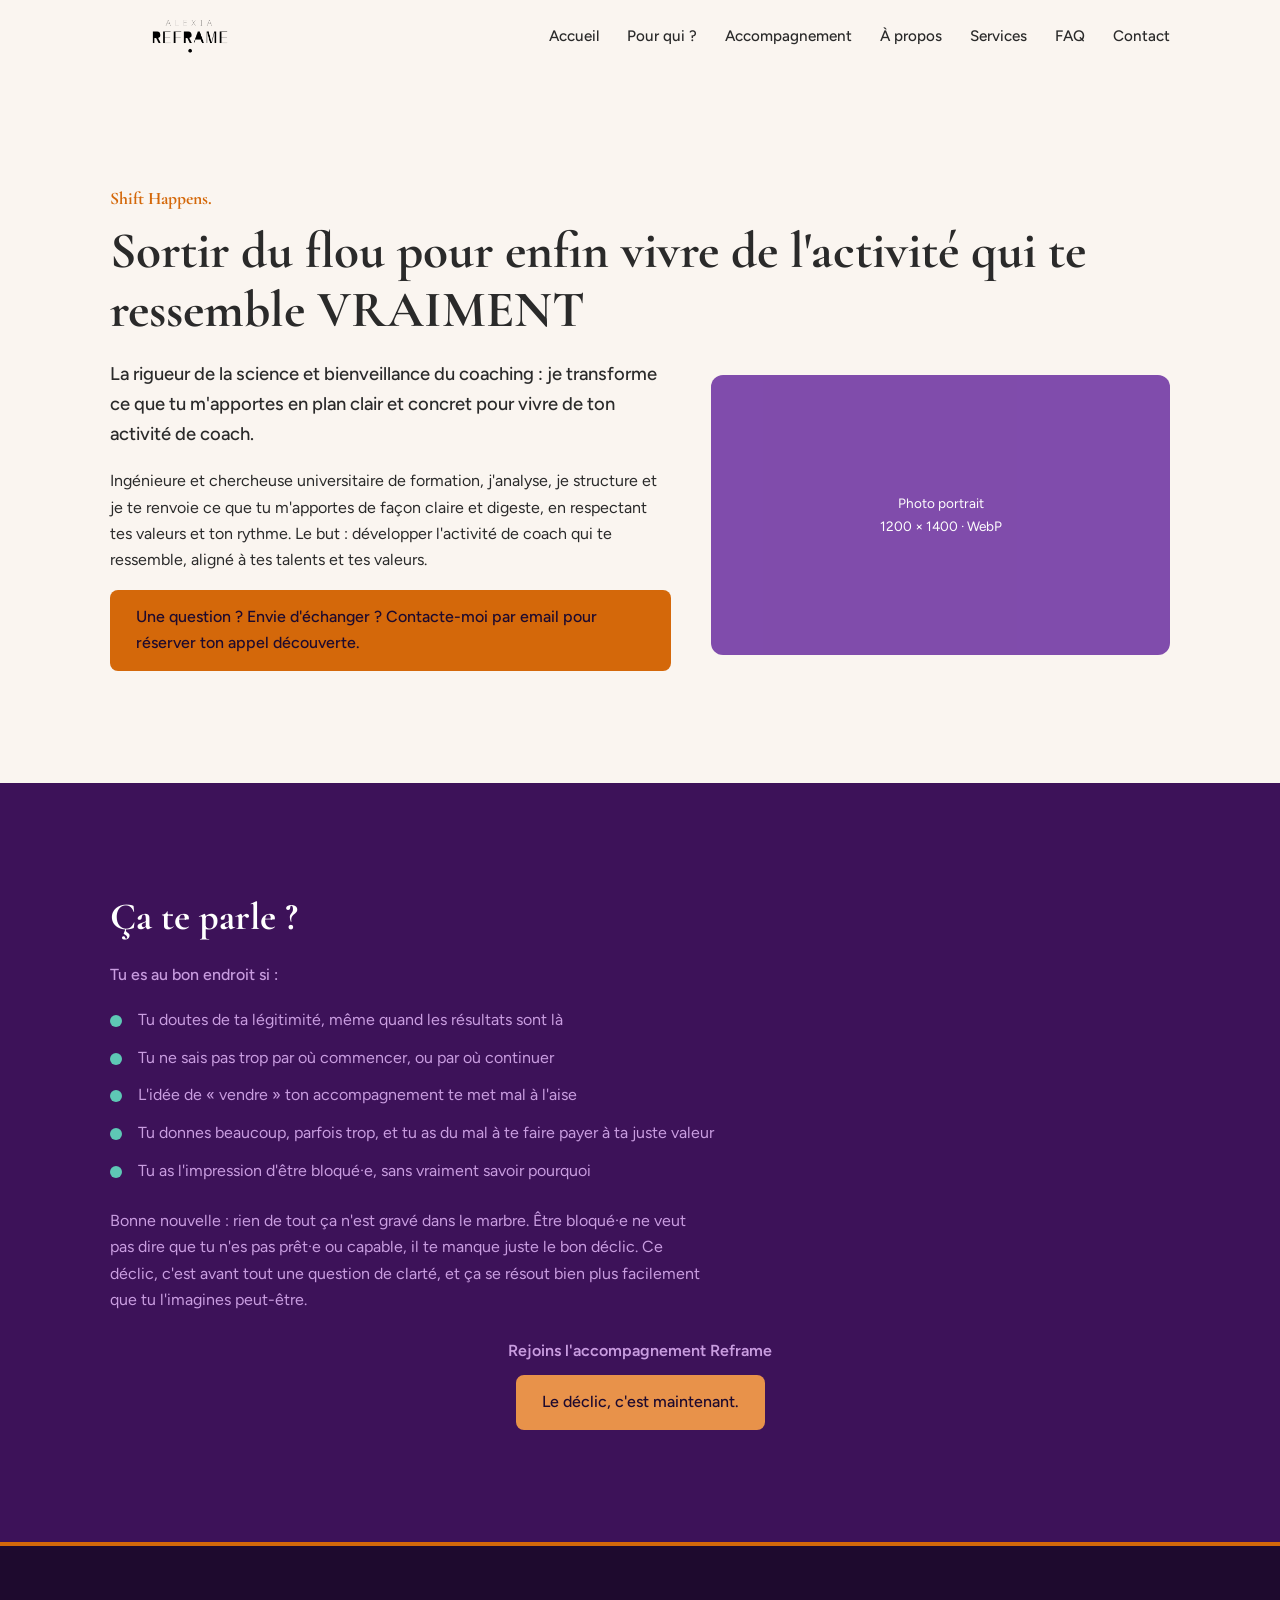
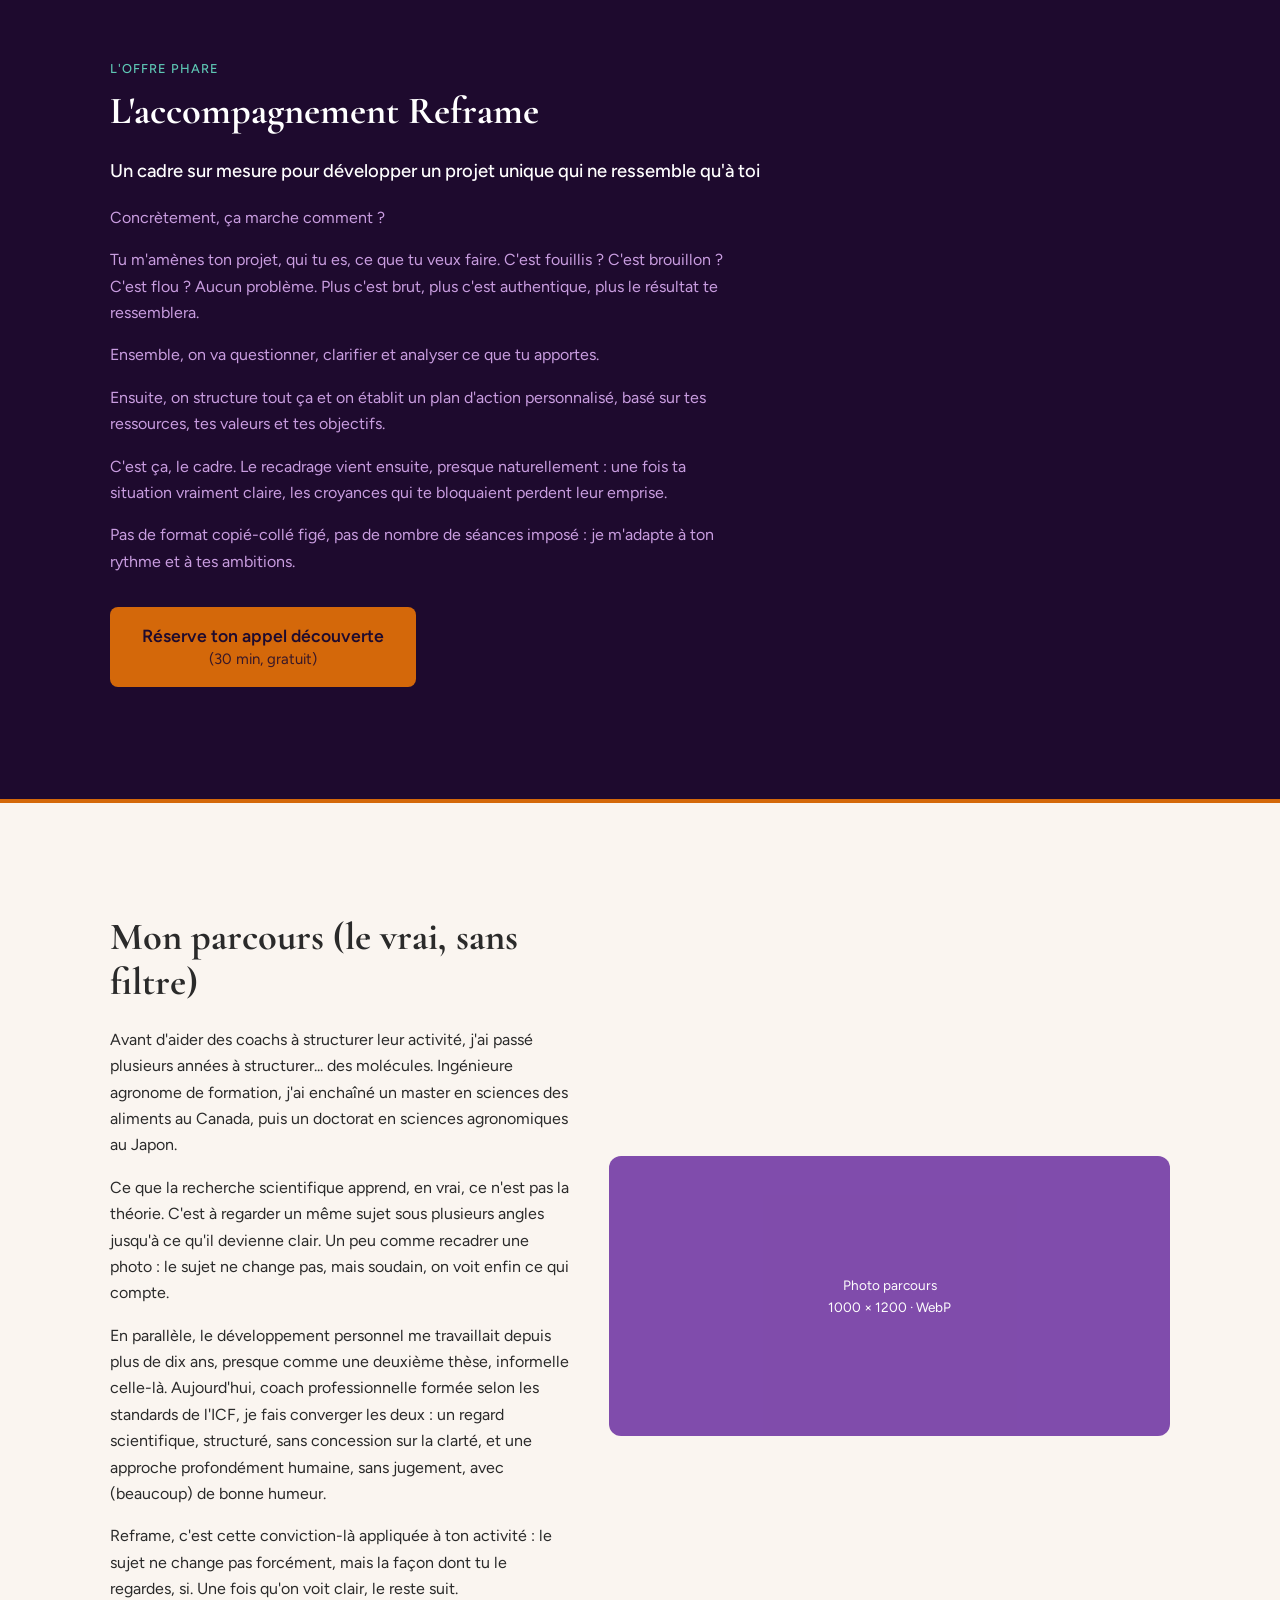
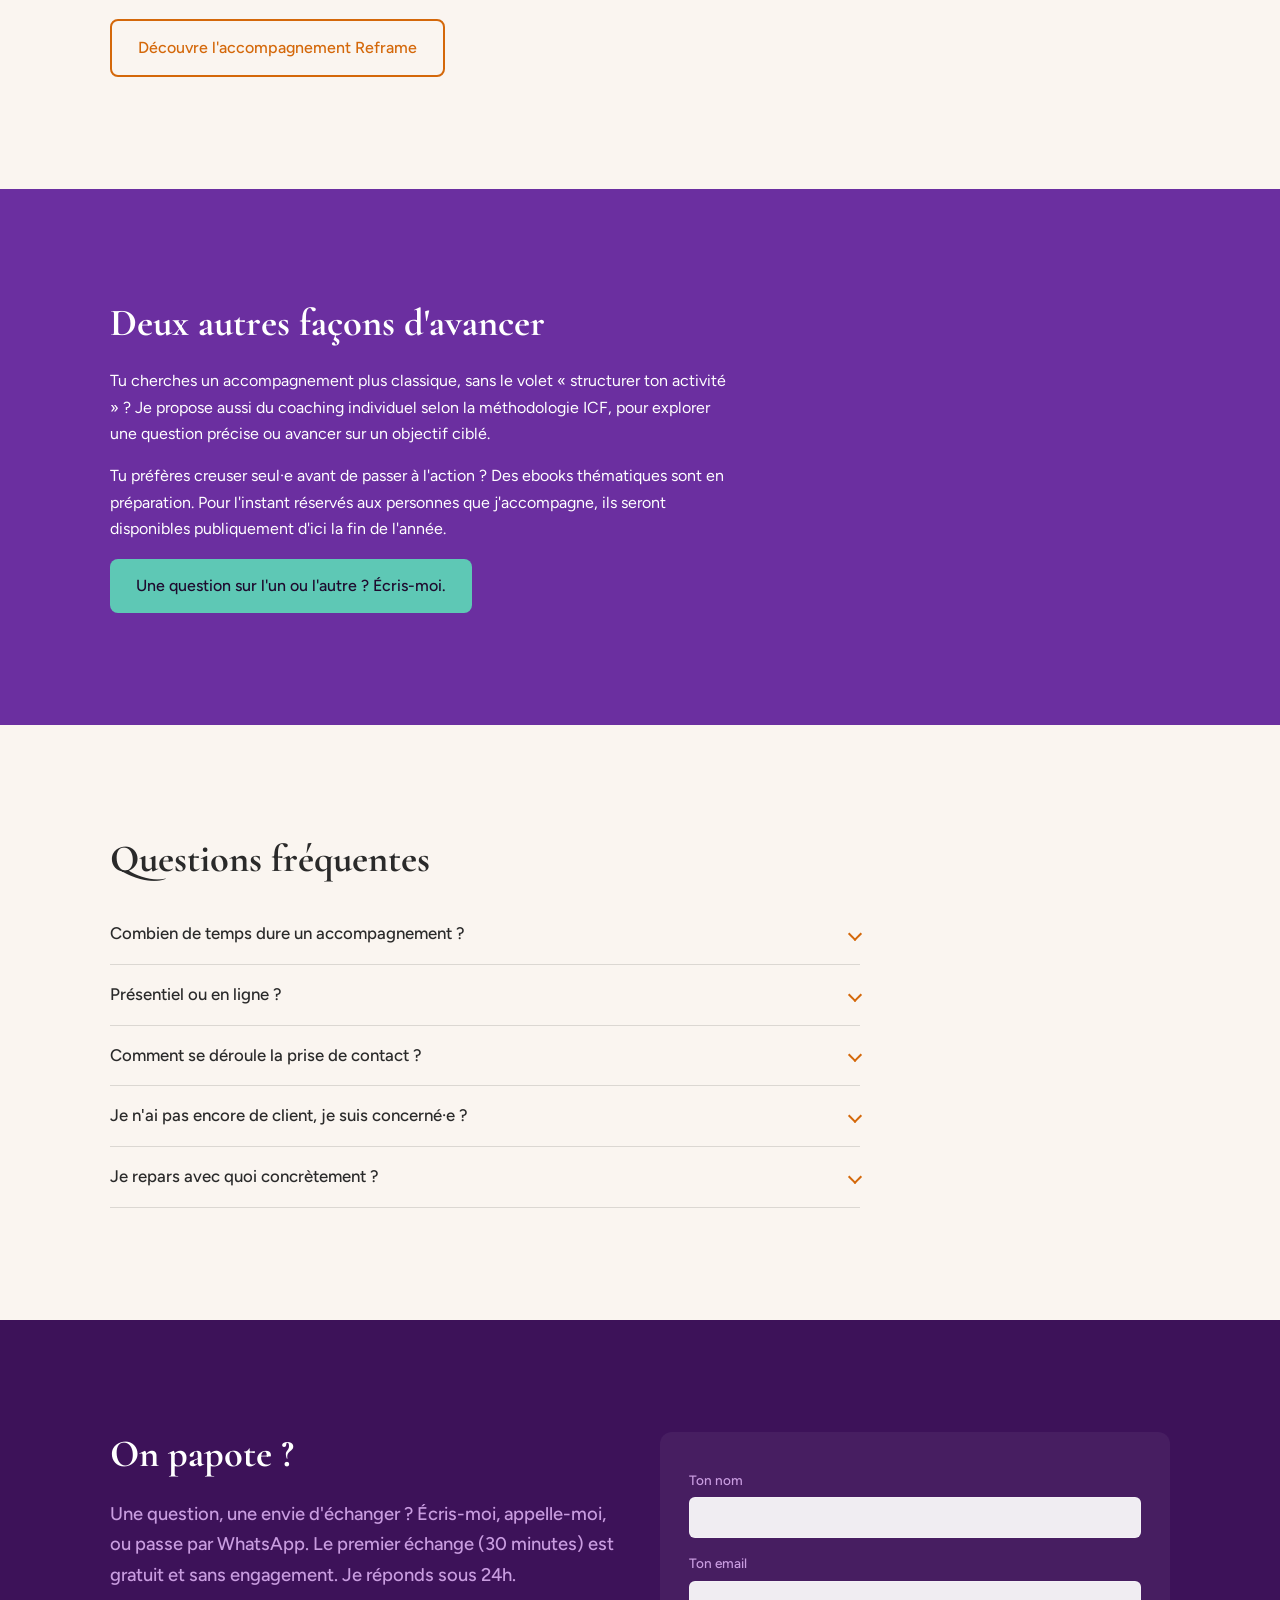
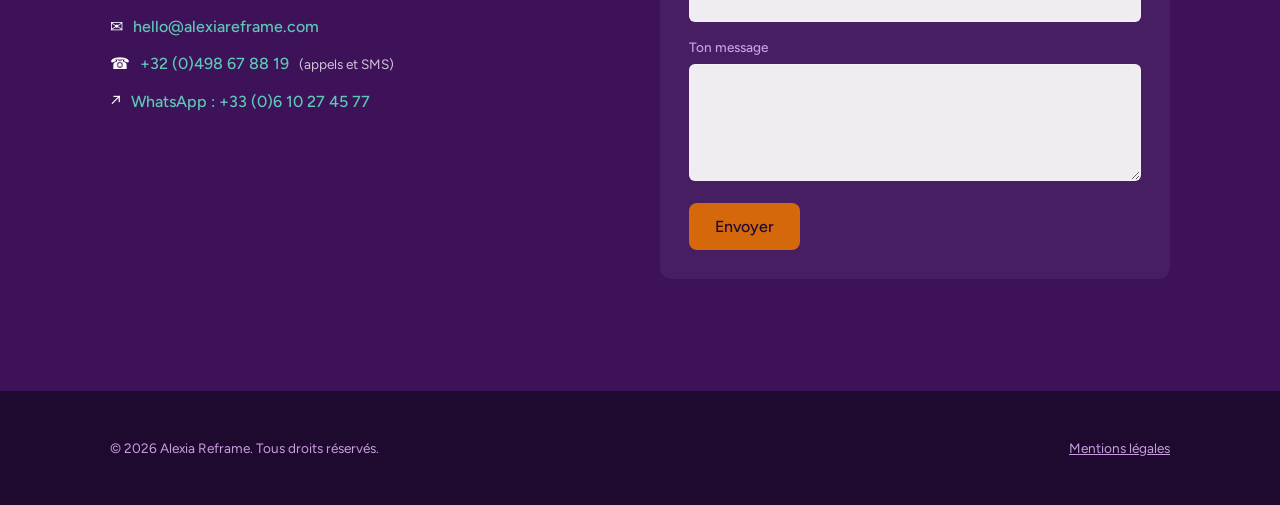
==== index.html @ 0343698f "Add files via upload" ====
<!DOCTYPE html>
<html lang="fr">
<head>
  <meta charset="UTF-8">
  <meta name="viewport" content="width=device-width, initial-scale=1.0">
  <title>Alexia Reframe | Coaching et structuration pour coachs indépendants</title>
  <meta name="description" content="Accompagnement pour coachs indépendants francophones : sortir du flou, structurer son activité et vivre pleinement de son métier de coach. Approche scientifique, structurée et bienveillante, basée en Belgique.">

  <!-- Open Graph -->
  <meta property="og:title" content="Alexia Reframe | Coaching pour coachs indépendants">
  <meta property="og:description" content="Sortir du flou pour enfin vivre de l'activité qui te ressemble. Accompagnement Reframe pour coachs indépendants francophones.">
  <meta property="og:image" content="assets/images/og-image.jpg">
  <meta property="og:type" content="website">
  <meta property="og:url" content="https://alexiareframe.com">
  <meta property="og:locale" content="fr_BE">

  <!-- Favicon (placeholder, à générer depuis le logo) -->
  <link rel="icon" href="assets/favicon/favicon.ico" type="image/x-icon">

  <!-- Google Fonts : Cormorant Garamond (titres) + Figtree (texte courant) -->
  <link rel="preconnect" href="https://fonts.googleapis.com">
  <link rel="preconnect" href="https://fonts.gstatic.com" crossorigin>
  <link href="https://fonts.googleapis.com/css2?family=Cormorant+Garamond:wght@500;600;700&family=Figtree:wght@400;500;600&display=swap" rel="stylesheet">

  <link rel="stylesheet" href="style.css">
</head>
<body>

  <!-- ==================== HEADER STICKY ==================== -->
  <header class="site-header" id="site-header">
    <div class="nav-container">
      <a href="#accueil" class="logo-link" aria-label="Alexia Reframe, retour à l'accueil">
        <!-- Placeholder logo : assets/logo/logo-noir.png (version par défaut) -->
        <img src="assets/logo/logo-noir.png" alt="Alexia Reframe" class="logo logo-dark">
        <!-- Placeholder logo : assets/logo/logo-blc.png (affiché quand le header passe en fond plein sombre) -->
        <img src="assets/logo/logo-blc.png" alt="Alexia Reframe" class="logo logo-light">
      </a>

      <button class="burger" id="burger-btn" aria-label="Ouvrir le menu" aria-expanded="false" aria-controls="main-nav">
        <span></span><span></span><span></span>
      </button>

      <nav>
        <ul class="nav-links" id="main-nav">
          <li><a href="#accueil">Accueil</a></li>
          <li><a href="#reconnait">Pour qui ?</a></li>
          <li><a href="#accompagnement">Accompagnement</a></li>
          <li><a href="#apropos">À propos</a></li>
          <li><a href="#services">Services</a></li>
          <li><a href="#faq">FAQ</a></li>
          <li><a href="#contact">Contact</a></li>
        </ul>
      </nav>
    </div>
  </header>

  <main>

    <!-- ==================== 1. ACCUEIL ==================== -->
    <section id="accueil" class="section hero reveal">
      <div class="container">
        <p class="tagline">Shift Happens.</p>
        <h1 class="hero-title-full">Sortir du flou pour enfin vivre de l'activité qui te ressemble VRAIMENT</h1>
        <div class="hero-grid">
          <div class="hero-text">
            <p class="subtitle">La rigueur de la science et bienveillance du coaching : je transforme ce que tu m'apportes en plan clair et concret pour vivre de ton activité de coach.</p>
            <p class="body-text">Ingénieure et chercheuse universitaire de formation, j'analyse, je structure et je te renvoie ce que tu m'apportes de façon claire et digeste, en respectant tes valeurs et ton rythme. Le but : développer l'activité de coach qui te ressemble, aligné à tes talents et tes valeurs.</p>
            <a href="mailto:hello@alexiareframe.com?subject=Appel%20d%C3%A9couverte" class="cta cta-primary">Une question ? Envie d'échanger ? Contacte-moi par email pour réserver ton appel découverte.</a>
          </div>
          <!-- Placeholder photo : portrait authentique d'Alexia, lumière naturelle, 1200x1400px, format WebP -->
          <div class="hero-image-placeholder" role="img" aria-label="Photo à venir : portrait d'Alexia, lumière naturelle">
            <span>Photo portrait<br>1200 × 1400 · WebP</span>
          </div>
        </div>
      </div>
    </section>

    <!-- ==================== 2. VOUS RECONNAISSEZ-VOUS ? ==================== -->
    <section id="reconnait" class="section section-dark reveal">
      <div class="container">
        <h2>Ça te parle ?</h2>
        <p class="intro">Tu es au bon endroit si :</p>
        <ul class="check-list">
          <li>Tu doutes de ta légitimité, même quand les résultats sont là</li>
          <li>Tu ne sais pas trop par où commencer, ou par où continuer</li>
          <li>L'idée de « vendre » ton accompagnement te met mal à l'aise</li>
          <li>Tu donnes beaucoup, parfois trop, et tu as du mal à te faire payer à ta juste valeur</li>
          <li>Tu as l'impression d'être bloqué·e, sans vraiment savoir pourquoi</li>
        </ul>
        <p class="transition-text">Bonne nouvelle : rien de tout ça n'est gravé dans le marbre. Être bloqué·e ne veut pas dire que tu n'es pas prêt·e ou capable, il te manque juste le bon déclic. Ce déclic, c'est avant tout une question de clarté, et ça se résout bien plus facilement que tu l'imagines peut-être.</p>
        <div class="cta-block">
          <p class="cta-label">Rejoins l'accompagnement Reframe</p>
          <a href="#accompagnement" class="cta cta-orange">Le déclic, c'est maintenant.</a>
        </div>
      </div>
    </section>

    <!-- ==================== 3. ACCOMPAGNEMENT REFRAME (offre phare) ==================== -->
    <section id="accompagnement" class="section section-featured reveal">
      <div class="container">
        <p class="eyebrow">L'offre phare</p>
        <h2>L'accompagnement Reframe</h2>
        <p class="subtitle">Un cadre sur mesure pour développer un projet unique qui ne ressemble qu'à toi</p>

        <div class="featured-body">
          <p class="body-text">Concrètement, ça marche comment ?</p>
          <p class="body-text">Tu m'amènes ton projet, qui tu es, ce que tu veux faire. C'est fouillis ? C'est brouillon ? C'est flou ? Aucun problème. Plus c'est brut, plus c'est authentique, plus le résultat te ressemblera.</p>
          <p class="body-text">Ensemble, on va questionner, clarifier et analyser ce que tu apportes.</p>
          <p class="body-text">Ensuite, on structure tout ça et on établit un plan d'action personnalisé, basé sur tes ressources, tes valeurs et tes objectifs.</p>
          <p class="body-text">C'est ça, le cadre. Le recadrage vient ensuite, presque naturellement : une fois ta situation vraiment claire, les croyances qui te bloquaient perdent leur emprise.</p>
          <p class="body-text">Pas de format copié-collé figé, pas de nombre de séances imposé : je m'adapte à ton rythme et à tes ambitions.</p>
        </div>

        <a href="mailto:hello@alexiareframe.com?subject=Appel%20d%C3%A9couverte%20-%20Accompagnement%20Reframe" class="cta cta-primary cta-large cta-stacked">
          <span class="cta-main">Réserve ton appel découverte</span>
          <span class="cta-sub">(30 min, gratuit)</span>
        </a>
      </div>
    </section>

    <!-- ==================== 4. À PROPOS / STORYTELLING ==================== -->
    <section id="apropos" class="section reveal">
      <div class="container apropos-grid">
        <div class="apropos-text">
          <h2>Mon parcours (le vrai, sans filtre)</h2>
          <p class="body-text">Avant d'aider des coachs à structurer leur activité, j'ai passé plusieurs années à structurer... des molécules. Ingénieure agronome de formation, j'ai enchaîné un master en sciences des aliments au Canada, puis un doctorat en sciences agronomiques au Japon.</p>
          <p class="body-text">Ce que la recherche scientifique apprend, en vrai, ce n'est pas la théorie. C'est à regarder un même sujet sous plusieurs angles jusqu'à ce qu'il devienne clair. Un peu comme recadrer une photo : le sujet ne change pas, mais soudain, on voit enfin ce qui compte.</p>
          <p class="body-text">En parallèle, le développement personnel me travaillait depuis plus de dix ans, presque comme une deuxième thèse, informelle celle-là. Aujourd'hui, coach professionnelle formée selon les standards de l'ICF, je fais converger les deux : un regard scientifique, structuré, sans concession sur la clarté, et une approche profondément humaine, sans jugement, avec (beaucoup) de bonne humeur.</p>
          <p class="body-text">Reframe, c'est cette conviction-là appliquée à ton activité : le sujet ne change pas forcément, mais la façon dont tu le regardes, si. Une fois qu'on voit clair, le reste suit.</p>
          <a href="#accompagnement" class="cta cta-secondary">Découvre <span class="nowrap">l'accompagnement Reframe</span></a>
        </div>
        <!-- Placeholder photo : parcours international (labo, terrain, Japon/Canada), lumière naturelle, 1000x1200px, format WebP -->
        <div class="apropos-image-placeholder" role="img" aria-label="Photo à venir : parcours international d'Alexia">
          <span>Photo parcours<br>1000 × 1200 · WebP</span>
        </div>
      </div>
    </section>

    <!-- ==================== 5. AUTRES SERVICES ==================== -->
    <section id="services" class="section section-alt reveal">
      <div class="container">
        <h2>Deux autres façons d'avancer</h2>
        <p class="body-text">Tu cherches un accompagnement plus classique, sans le volet « structurer ton activité » ? Je propose aussi du coaching individuel selon la méthodologie ICF, pour explorer une question précise ou avancer sur un objectif ciblé.</p>
        <p class="body-text">Tu préfères creuser seul·e avant de passer à l'action ? Des ebooks thématiques sont en préparation. Pour l'instant réservés aux personnes que j'accompagne, ils seront disponibles publiquement d'ici la fin de l'année.</p>
        <a href="mailto:hello@alexiareframe.com?subject=Question%20coaching%20ou%20ebooks" class="cta cta-highlight">Une question sur l'un ou l'autre ? Écris-moi.</a>
      </div>
    </section>

    <!-- ==================== 6. FAQ ==================== -->
    <section id="faq" class="section reveal">
      <div class="container">
        <h2>Questions fréquentes</h2>
        <div class="faq-list">

          <details class="faq-item">
            <summary>Combien de temps dure un accompagnement ?<span class="chevron" aria-hidden="true"></span></summary>
            <div class="faq-answer">
              <p>Il n'y a pas de durée imposée. Certaines personnes ont besoin d'un simple ajustement en 1 à 3 séances. D'autres préfèrent un accompagnement plus soutenu (1 à 2 séances par semaine, sur moins d'un mois) ou plus étalé (1 à 2 séances par mois, sur 6 à 9 mois), pour avoir le temps de tester et ajuster entre les séances.</p>
              <p>Le rythme dépend de ton point de départ et de ton objectif. C'est toi qui choisis la fréquence et la durée, selon tes besoins.</p>
            </div>
          </details>

          <details class="faq-item">
            <summary>Présentiel ou en ligne ?<span class="chevron" aria-hidden="true"></span></summary>
            <div class="faq-answer">
              <p>Les séances se font en ligne. Un accompagnement en présentiel est possible à ton domicile si tu habites dans le Hainaut.</p>
            </div>
          </details>

          <details class="faq-item">
            <summary>Comment se déroule la prise de contact ?<span class="chevron" aria-hidden="true"></span></summary>
            <div class="faq-answer">
              <p>Tu peux me contacter par email (<a href="mailto:hello@alexiareframe.com">hello@alexiareframe.com</a>), par téléphone ou SMS au <a href="tel:+32498678819">+32 (0)498 67 88 19</a>, ou par WhatsApp au <a href="https://wa.me/33610274577" target="_blank" rel="noopener">+33 (0)6 10 27 45 77</a>. Le premier échange, de 30 minutes, est gratuit et sans engagement. Je réponds sous 24h.</p>
            </div>
          </details>

          <details class="faq-item">
            <summary>Je n'ai pas encore de client, je suis concerné·e ?<span class="chevron" aria-hidden="true"></span></summary>
            <div class="faq-answer">
              <p>Oui. L'accompagnement peut justement porter sur cette étape : définir ton offre de service, fixer tes prix, identifier ta clientèle cible et apprendre à vendre tes services.</p>
            </div>
          </details>

          <details class="faq-item">
            <summary>Je repars avec quoi concrètement ?<span class="chevron" aria-hidden="true"></span></summary>
            <div class="faq-answer">
              <p>Le contenu s'adapte à ton objectif, il n'y a pas de livrable imposé. Selon tes besoins, tu peux repartir avec :</p>
              <ul>
                <li>Un positionnement de marque écrit</li>
                <li>Un plan d'action sur 6 mois</li>
                <li>Un business plan et plan financier sur 3 ans</li>
                <li>Une offre de service complète</li>
                <li>Une méthode de planification et d'ajustement de ton activité (design thinking)</li>
                <li>Des outils de gestion de projet</li>
                <li>Un travail sur tes croyances limitantes, avec des exercices de recadrage</li>
              </ul>
            </div>
          </details>

        </div>
      </div>
    </section>

    <!-- ==================== 7. CONTACT ==================== -->
    <section id="contact" class="section section-dark reveal">
      <div class="container contact-grid">
        <div class="contact-intro">
          <h2>On papote ?</h2>
          <p class="subtitle">Une question, une envie d'échanger ? Écris-moi, appelle-moi, ou passe par WhatsApp. Le premier échange (30 minutes) est gratuit et sans engagement. Je réponds sous 24h.</p>
          <ul class="contact-methods">
            <li><i aria-hidden="true">✉</i> <a href="mailto:hello@alexiareframe.com">hello@alexiareframe.com</a></li>
            <li><i aria-hidden="true">☎</i> <a href="tel:+32498678819">+32 (0)498 67 88 19</a> <span class="contact-note">(appels et SMS)</span></li>
            <li><i aria-hidden="true">↗</i> <a href="https://wa.me/33610274577" target="_blank" rel="noopener">WhatsApp : +33 (0)6 10 27 45 77</a></li>
          </ul>
        </div>

        <!-- Formulaire natif, envoi via lien mailto (pas de backend) -->
        <form class="contact-form" id="contact-form">
          <label for="cf-name">Ton nom</label>
          <input type="text" id="cf-name" name="name" required>

          <label for="cf-email">Ton email</label>
          <input type="email" id="cf-email" name="email" required>

          <label for="cf-message">Ton message</label>
          <textarea id="cf-message" name="message" rows="5" required></textarea>

          <p class="form-error" id="form-error" role="alert" hidden></p>

          <button type="submit" class="cta cta-primary">Envoyer</button>
        </form>
      </div>
    </section>

  </main>

  <!-- ==================== FOOTER + MENTIONS LÉGALES ==================== -->
  <footer class="site-footer">
    <div class="container footer-top">
      <p>&copy; 2026 Alexia Reframe. Tous droits réservés.</p>
      <a href="mentions-legales.html">Mentions légales</a>
    </div>
  </footer>

  <script src="script.js"></script>
</body>
</html>
---- style.css ----
/* ====================================================================
   ALEXIA REFRAME — style.css
   Palette, typographie et comportements définis dans la charte graphique.
   Mobile-first : styles de base = mobile (<600px), puis tablette (>=600px)
   et desktop (>=900px) via media queries en fin de fichier.
   ==================================================================== */

:root {
  /* Palette */
  --c-nuit: #1E0A2E;          /* primaire dominante */
  --c-accent: #D4680A;        /* accent principal (CTA) */
  --c-lavande: #6B2FA0;       /* primaire secondaire */
  --c-turquoise: #2E8B7A;     /* accent secondaire */
  --c-lin: #FAF5F0;           /* fond clair/neutre */
  --c-fond-alt: #3D1259;      /* fond alternatif (sections sombres) */
  --c-accent-clair: #E8924A;  /* clair de l'accent (hover) */
  --c-texte-sombre: #C99DE0;  /* texte sur fond sombre */
  --c-highlight: #5EC8B5;     /* highlight / CTA secondaire */
  --c-texte: #2A2A2A;         /* texte principal sur fond clair */

  --font-titre: 'Cormorant Garamond', serif;
  --font-texte: 'Figtree', sans-serif;

  --container-width: 1100px;
  --radius: 8px;
  --header-height: 72px;
}

/* ---------- Reset / base ---------- */
*, *::before, *::after { box-sizing: border-box; }
html { scroll-behavior: smooth; scroll-padding-top: var(--header-height); }
body {
  margin: 0;
  font-family: var(--font-texte);
  font-weight: 400;
  color: var(--c-texte);
  background: var(--c-lin);
  line-height: 1.65;
}
img { max-width: 100%; display: block; }
a { color: inherit; }
ul { padding-left: 0; list-style: none; margin: 0; }

.container {
  max-width: var(--container-width);
  margin: 0 auto;
  padding: 0 20px;
}

h1, h2, h3 {
  font-family: var(--font-titre);
  font-weight: 700;
  line-height: 1.15;
  margin: 0 0 0.6em;
}
h1 { font-size: clamp(2rem, 6vw, 3.2rem); }
h2 { font-size: clamp(1.6rem, 4vw, 2.4rem); }
h3 { font-size: 1.15rem; margin-top: 1.5em; }

.body-text { margin: 0 0 1em; max-width: 62ch; }
.subtitle { font-size: 1.15rem; font-weight: 500; max-width: 55ch; margin: 0 0 1em; }
.intro { font-weight: 500; margin-bottom: 1.2em; }
.tagline {
  font-family: var(--font-titre);
  color: var(--c-accent);
  font-weight: 700;
  font-size: 1.1rem;
  margin: 0 0 0.5em;
}
.eyebrow {
  text-transform: uppercase;
  letter-spacing: 0.08em;
  font-size: 0.8rem;
  font-weight: 500;
  color: var(--c-highlight);
  margin: 0 0 0.8em;
}

/* ---------- Sections ---------- */
.section { padding: 4.5rem 0; }
.section-dark { background: var(--c-fond-alt); color: #fff; }
.section-dark .body-text, .section-dark p { color: var(--c-texte-sombre); }
.section-dark h2, .section-dark .tagline { color: #fff; }
.section-alt { background: var(--c-lavande); color: #fff; }
.section-alt .body-text { color: #fff; }
.section-alt h2 { color: #fff; }

.section-featured {
  background: var(--c-nuit);
  color: #fff;
  padding: 5.5rem 0;
  border-top: 4px solid var(--c-accent);
  border-bottom: 4px solid var(--c-accent);
}
.section-featured h2, .section-featured .subtitle { color: #fff; }
.section-featured .body-text { color: var(--c-texte-sombre); }
.featured-body { max-width: 65ch; margin-bottom: 2rem; }

/* ---------- CTA buttons ---------- */
.cta {
  display: inline-block;
  font-family: var(--font-texte);
  font-weight: 500;
  font-size: 1rem;
  text-decoration: none;
  padding: 14px 26px;
  border-radius: var(--radius);
  border: none;
  cursor: pointer;
  transition: transform 0.15s ease, background 0.2s ease;
}
.cta:hover { transform: translateY(-2px); }
.cta-primary { background: var(--c-accent); color: var(--c-nuit); }
.cta-primary:hover { background: var(--c-accent-clair); }
.cta-secondary { background: transparent; color: var(--c-accent); border: 2px solid var(--c-accent); }
.cta-secondary:hover { background: var(--c-accent); color: var(--c-nuit); }
.cta-highlight { background: var(--c-highlight); color: var(--c-nuit); }
.cta-highlight:hover { background: #7fd6c5; }
.cta-large { font-size: 1.1rem; padding: 18px 32px; }

/* Bouton "Le déclic, c'est maintenant" : libellé au-dessus, bouton orange clair, centré */
.cta-block { text-align: center; margin-top: 1.5rem; }
.cta-label { font-weight: 600; margin: 0 0 0.7em; }
.cta-orange { background: var(--c-accent-clair); color: var(--c-nuit); }
.cta-orange:hover { background: var(--c-accent); }

/* Bouton "Réserve ton appel découverte" : texte principal + sous-texte empilés */
.cta-stacked { display: inline-flex; flex-direction: column; align-items: center; line-height: 1.3; gap: 2px; }
.cta-main { font-weight: 600; }
.cta-sub { font-size: 0.85em; font-weight: 400; opacity: 0.85; }

/* Empêche certains groupes de mots de se couper sur deux lignes */
.nowrap { white-space: nowrap; }

/* ---------- Header sticky ---------- */
.site-header {
  position: sticky;
  top: 0;
  z-index: 100;
  height: var(--header-height);
  background: transparent;
  transition: background-color 0.35s ease;
}
.site-header.scrolled {
  background-color: var(--c-nuit);
}
.nav-container {
  max-width: var(--container-width);
  margin: 0 auto;
  padding: 0 20px;
  height: 100%;
  display: flex;
  align-items: center;
  justify-content: space-between;
}
.logo-link { display: block; position: relative; width: 160px; height: 40px; }
.logo { position: absolute; top: 0; left: 0; width: 160px; height: 40px; object-fit: contain; transition: opacity 0.3s ease; }
.logo-dark { opacity: 1; }
.logo-light { opacity: 0; }
.site-header.scrolled .logo-dark { opacity: 0; }
.site-header.scrolled .logo-light { opacity: 1; }

.nav-links {
  display: flex;
  gap: 28px;
}
.nav-links a {
  text-decoration: none;
  font-weight: 500;
  font-size: 0.95rem;
  color: var(--c-texte);
}
.site-header.scrolled .nav-links a { color: #fff; }

/* Burger (mobile only, shown via media query below) */
.burger {
  display: none;
  flex-direction: column;
  justify-content: center;
  gap: 5px;
  background: none;
  border: none;
  cursor: pointer;
  padding: 8px;
}
.burger span { width: 24px; height: 2px; background: var(--c-texte); transition: background 0.3s ease; }
.site-header.scrolled .burger span { background: #fff; }

/* ---------- Hero ---------- */
.hero { padding-top: 3.5rem; }
.hero-title-full { max-width: none; margin-bottom: 1.2rem; }
.hero-grid { display: grid; gap: 2.5rem; align-items: center; }
.hero-image-placeholder,
.apropos-image-placeholder {
  background: var(--c-lavande);
  border-radius: 12px;
  min-height: 280px;
  display: flex;
  align-items: center;
  justify-content: center;
  text-align: center;
  color: #fff;
  font-size: 0.85rem;
  opacity: 0.85;
}

/* ---------- Check list (section "Vous reconnaissez-vous") ---------- */
.check-list { margin-bottom: 1.5rem; }
.check-list li {
  position: relative;
  padding-left: 28px;
  margin-bottom: 0.7em;
  color: var(--c-texte-sombre);
}
.check-list li::before {
  content: "";
  position: absolute;
  left: 0;
  top: 0.5em;
  width: 12px;
  height: 12px;
  border-radius: 50%;
  background: var(--c-highlight);
}
.transition-text { max-width: 60ch; margin-bottom: 1.5rem; color: var(--c-texte-sombre); }

/* ---------- À propos ---------- */
.apropos-grid { display: grid; gap: 2.5rem; align-items: center; }

/* ---------- FAQ (accordéon natif <details>) ---------- */
.faq-list { max-width: 75ch; }
.faq-item {
  border-bottom: 1px solid rgba(42,42,42,0.15);
  padding: 1rem 0;
}
.faq-item summary {
  cursor: pointer;
  font-weight: 500;
  font-size: 1.05rem;
  list-style: none;
  display: flex;
  justify-content: space-between;
  align-items: center;
  gap: 1rem;
}
.faq-item summary::-webkit-details-marker { display: none; }
.chevron {
  flex-shrink: 0;
  width: 10px;
  height: 10px;
  border-right: 2px solid var(--c-accent);
  border-bottom: 2px solid var(--c-accent);
  transform: rotate(45deg);
  transition: transform 0.25s ease;
}
.faq-item[open] .chevron { transform: rotate(-135deg); }
.faq-answer {
  padding-top: 0.8rem;
  color: var(--c-texte);
  animation: fadeIn 0.25s ease;
}
.faq-answer ul { list-style: disc; padding-left: 1.4em; }
.faq-answer li { margin-bottom: 0.4em; }
@keyframes fadeIn { from { opacity: 0; } to { opacity: 1; } }

/* ---------- Contact ---------- */
.contact-grid { display: grid; gap: 2.5rem; }
.contact-methods { margin-top: 1.5rem; }
.contact-methods li { display: flex; align-items: center; gap: 10px; margin-bottom: 0.7em; }
.contact-methods i { font-style: normal; }
.contact-methods a { text-decoration: none; color: var(--c-highlight); font-weight: 500; }
.contact-note { font-size: 0.85em; opacity: 0.75; }

.contact-form { display: flex; flex-direction: column; gap: 6px; background: rgba(255,255,255,0.05); padding: 1.8rem; border-radius: 12px; }
.contact-form label { font-size: 0.85rem; font-weight: 500; margin-top: 0.6em; color: var(--c-texte-sombre); }
.contact-form input,
.contact-form textarea {
  font-family: var(--font-texte);
  font-size: 1rem;
  padding: 10px 12px;
  border-radius: 6px;
  border: 1px solid rgba(255,255,255,0.25);
  background: rgba(255,255,255,0.92);
  color: var(--c-texte);
}
.contact-form input:focus,
.contact-form textarea:focus {
  outline: 2px solid var(--c-highlight);
  outline-offset: 1px;
}
.contact-form button { margin-top: 1rem; align-self: flex-start; }
.form-error { color: #ffb4b4; font-size: 0.85rem; margin: 0.3em 0 0; }

/* ---------- Footer / mentions légales ---------- */
.site-footer { background: var(--c-nuit); color: var(--c-texte-sombre); }
.footer-top {
  display: flex;
  justify-content: space-between;
  align-items: center;
  padding: 2rem 20px;
  font-size: 0.85rem;
}
.footer-top a { color: var(--c-texte-sombre); text-decoration: underline; }
.mentions-legales {
  border-top: 1px solid rgba(255,255,255,0.1);
  padding: 2.5rem 0 3.5rem;
  font-size: 0.85rem;
}
.mentions-legales h2 { color: #fff; font-size: 1.3rem; }
.mentions-legales h3 { color: #fff; font-size: 0.95rem; }
.mentions-legales p { max-width: 70ch; }

/* ---------- Page mentions légales (page autonome) ---------- */
.legal-page { background: var(--c-nuit); color: var(--c-texte-sombre); min-height: 100vh; }
.legal-header { padding: 2rem 20px 0; max-width: var(--container-width); margin: 0 auto; }
.legal-header a { color: var(--c-texte-sombre); text-decoration: underline; font-size: 0.9rem; }
.legal-page h1 { color: #fff; font-size: clamp(1.8rem, 4vw, 2.4rem); margin-top: 1.5rem; }
.legal-page .mentions-legales { border-top: none; }

/* ---------- Fade-in au scroll ---------- */
.reveal { opacity: 0; transform: translateY(16px); transition: opacity 0.6s ease, transform 0.6s ease; }
.reveal.visible { opacity: 1; transform: translateY(0); }

@media (prefers-reduced-motion: reduce) {
  html { scroll-behavior: auto; }
  .reveal { opacity: 1; transform: none; transition: none; }
  .cta:hover { transform: none; }
}

/* ====================================================================
   TABLETTE : 600px et plus
   ==================================================================== */
@media (min-width: 600px) {
  .hero-grid { grid-template-columns: 1.1fr 0.9fr; }
  .apropos-grid { grid-template-columns: 0.9fr 1.1fr; }
  .contact-grid { grid-template-columns: 1fr 1fr; }
  .section { padding: 6rem 0; }
}

/* ====================================================================
   DESKTOP : 900px et plus — menu horizontal, burger masqué
   ==================================================================== */
@media (max-width: 899px) {
  .nav-links {
    position: fixed;
    top: var(--header-height);
    left: 0;
    right: 0;
    flex-direction: column;
    background: var(--c-nuit);
    padding: 1.5rem 20px;
    gap: 18px;
    transform: translateY(-120%);
    transition: transform 0.3s ease;
  }
  .nav-links.open { transform: translateY(0); }
  .nav-links a { color: #fff; font-size: 1.1rem; }
  .burger { display: flex; }
}

@media (min-width: 900px) {
  .section { padding: 7rem 0; }
  .featured-body { max-width: 70ch; }
}
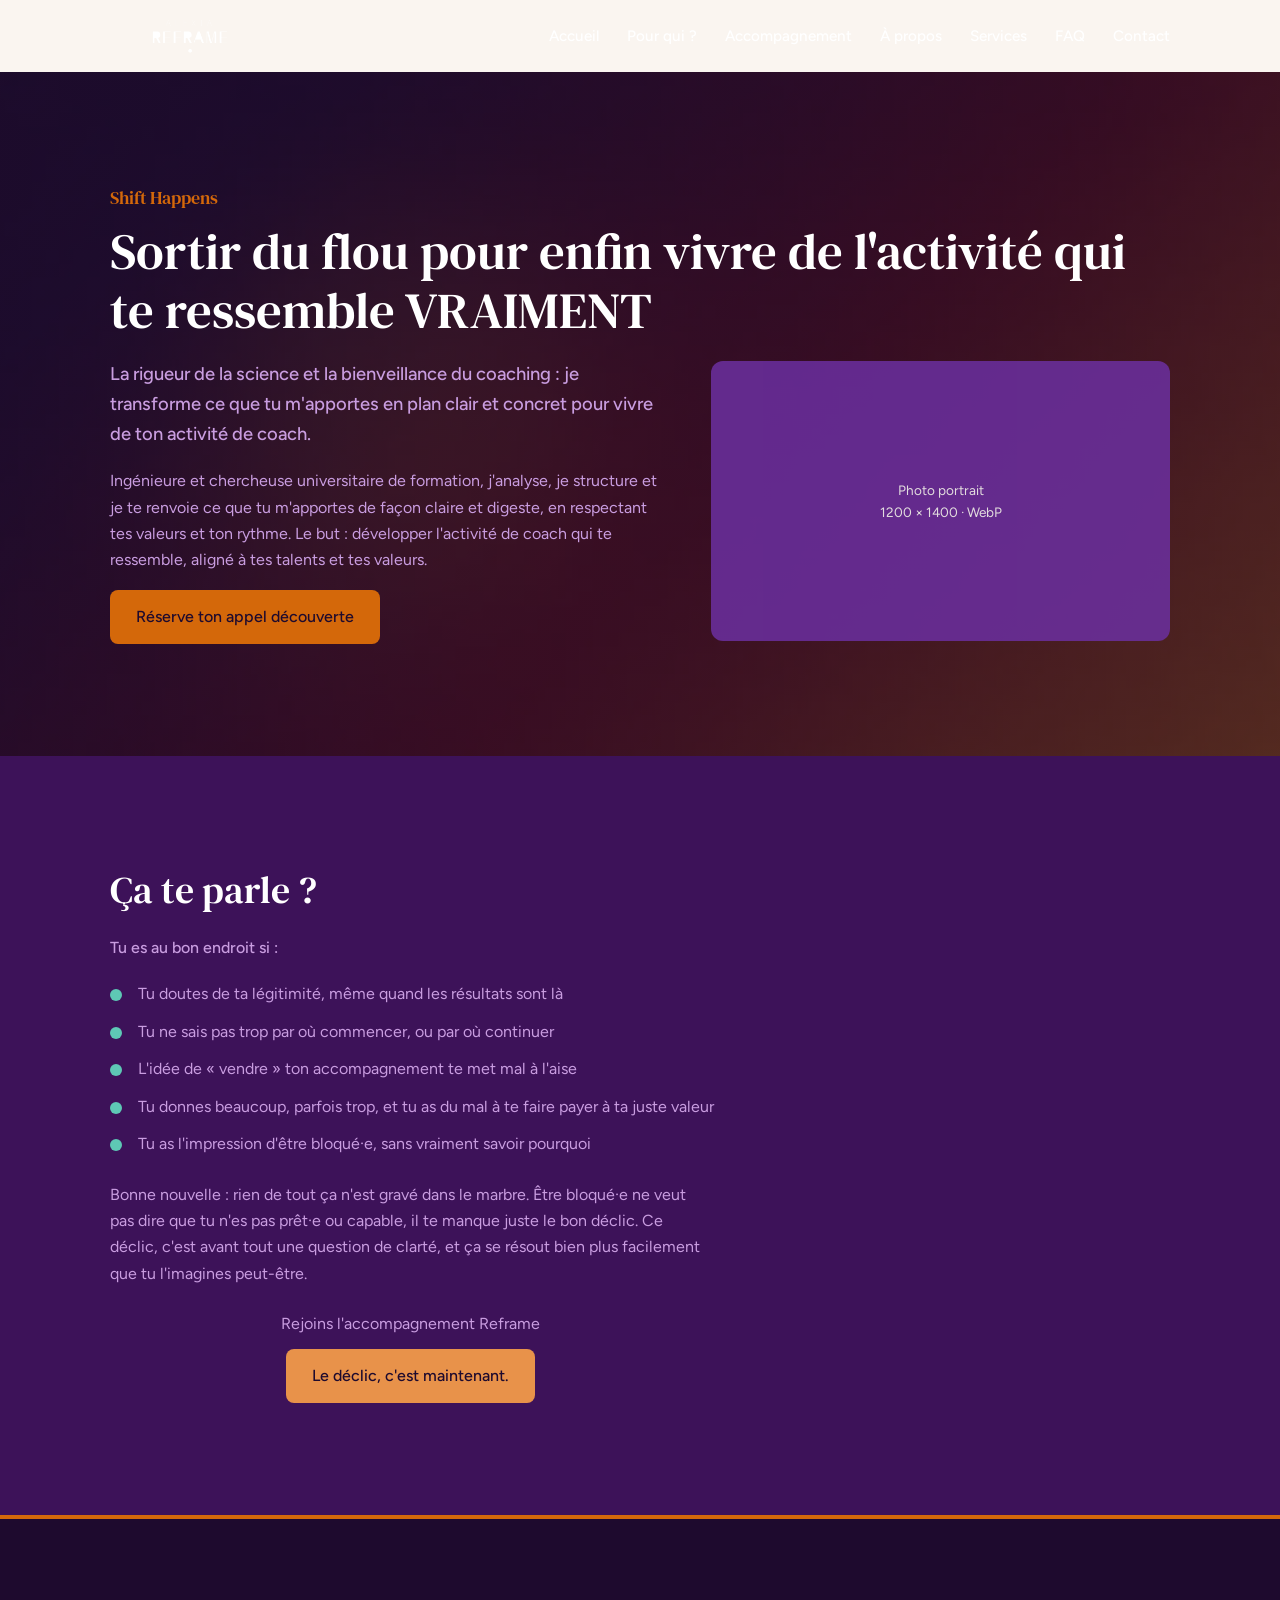
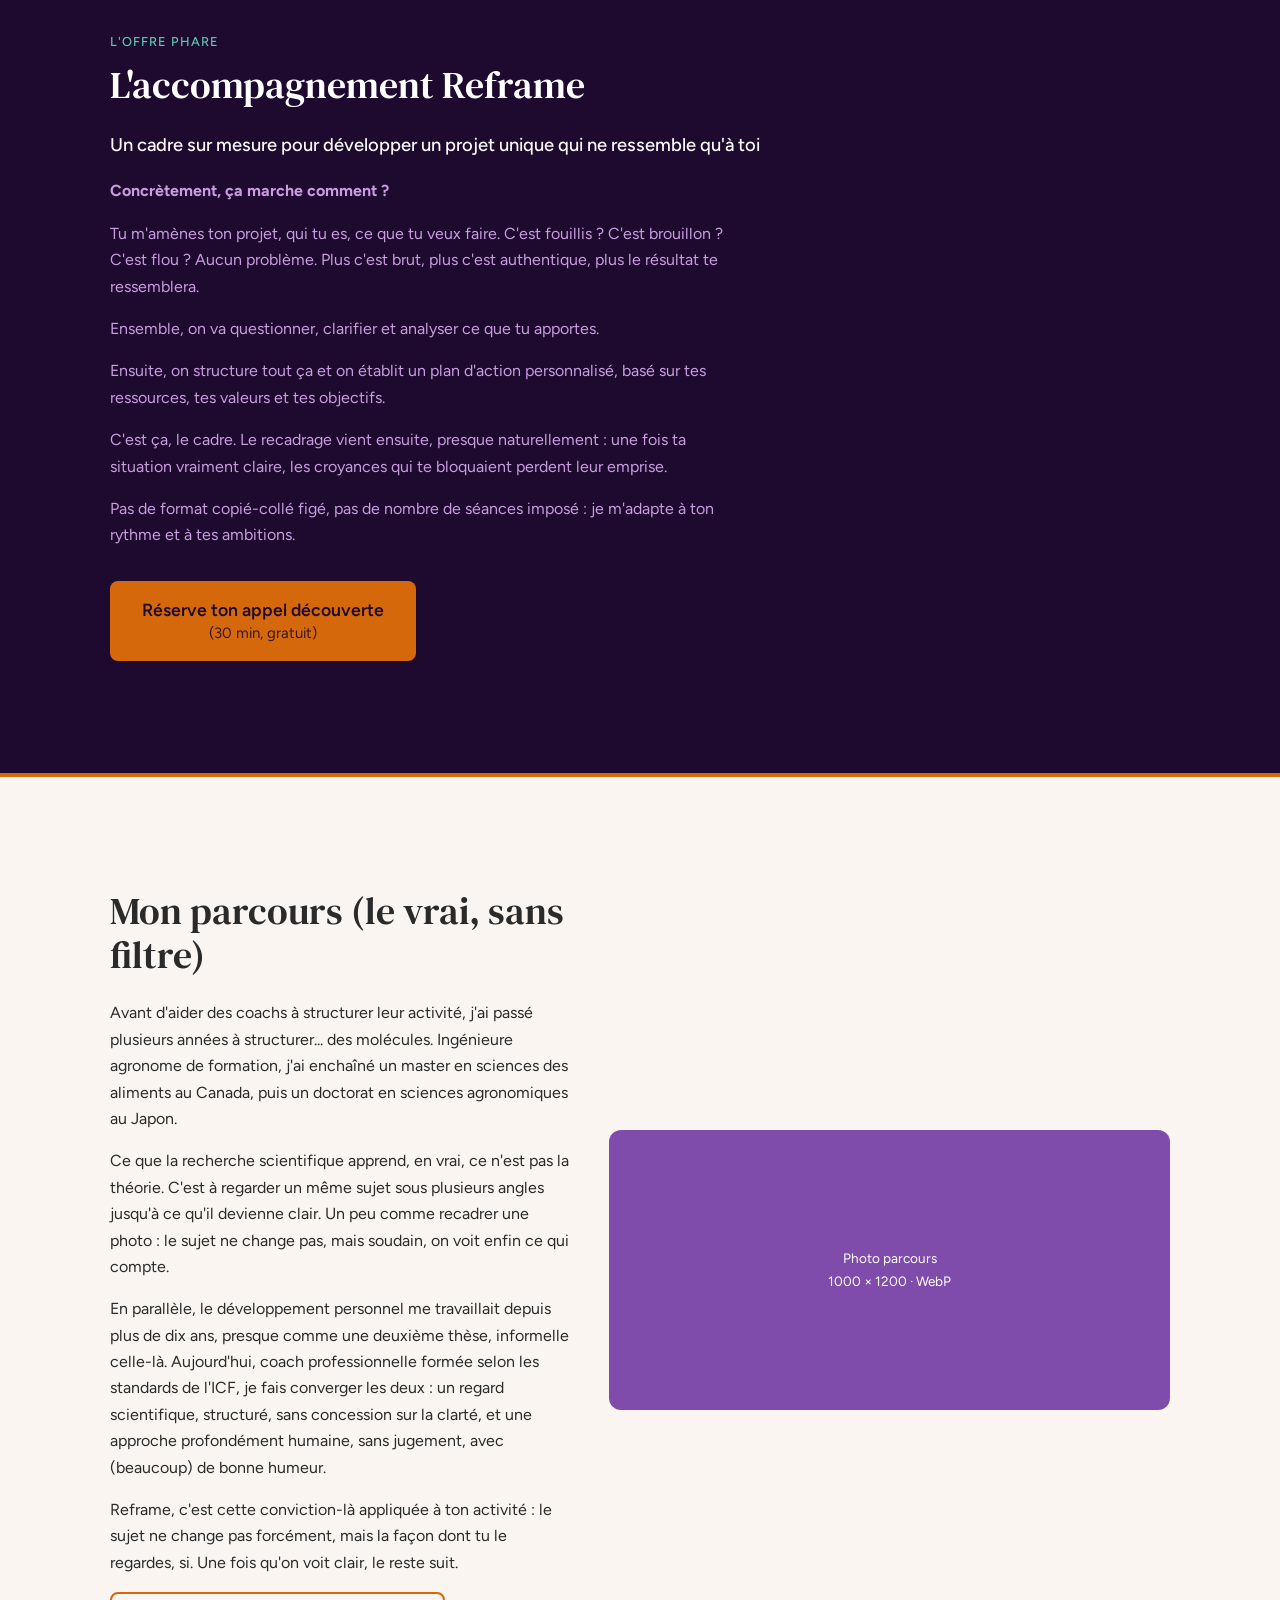
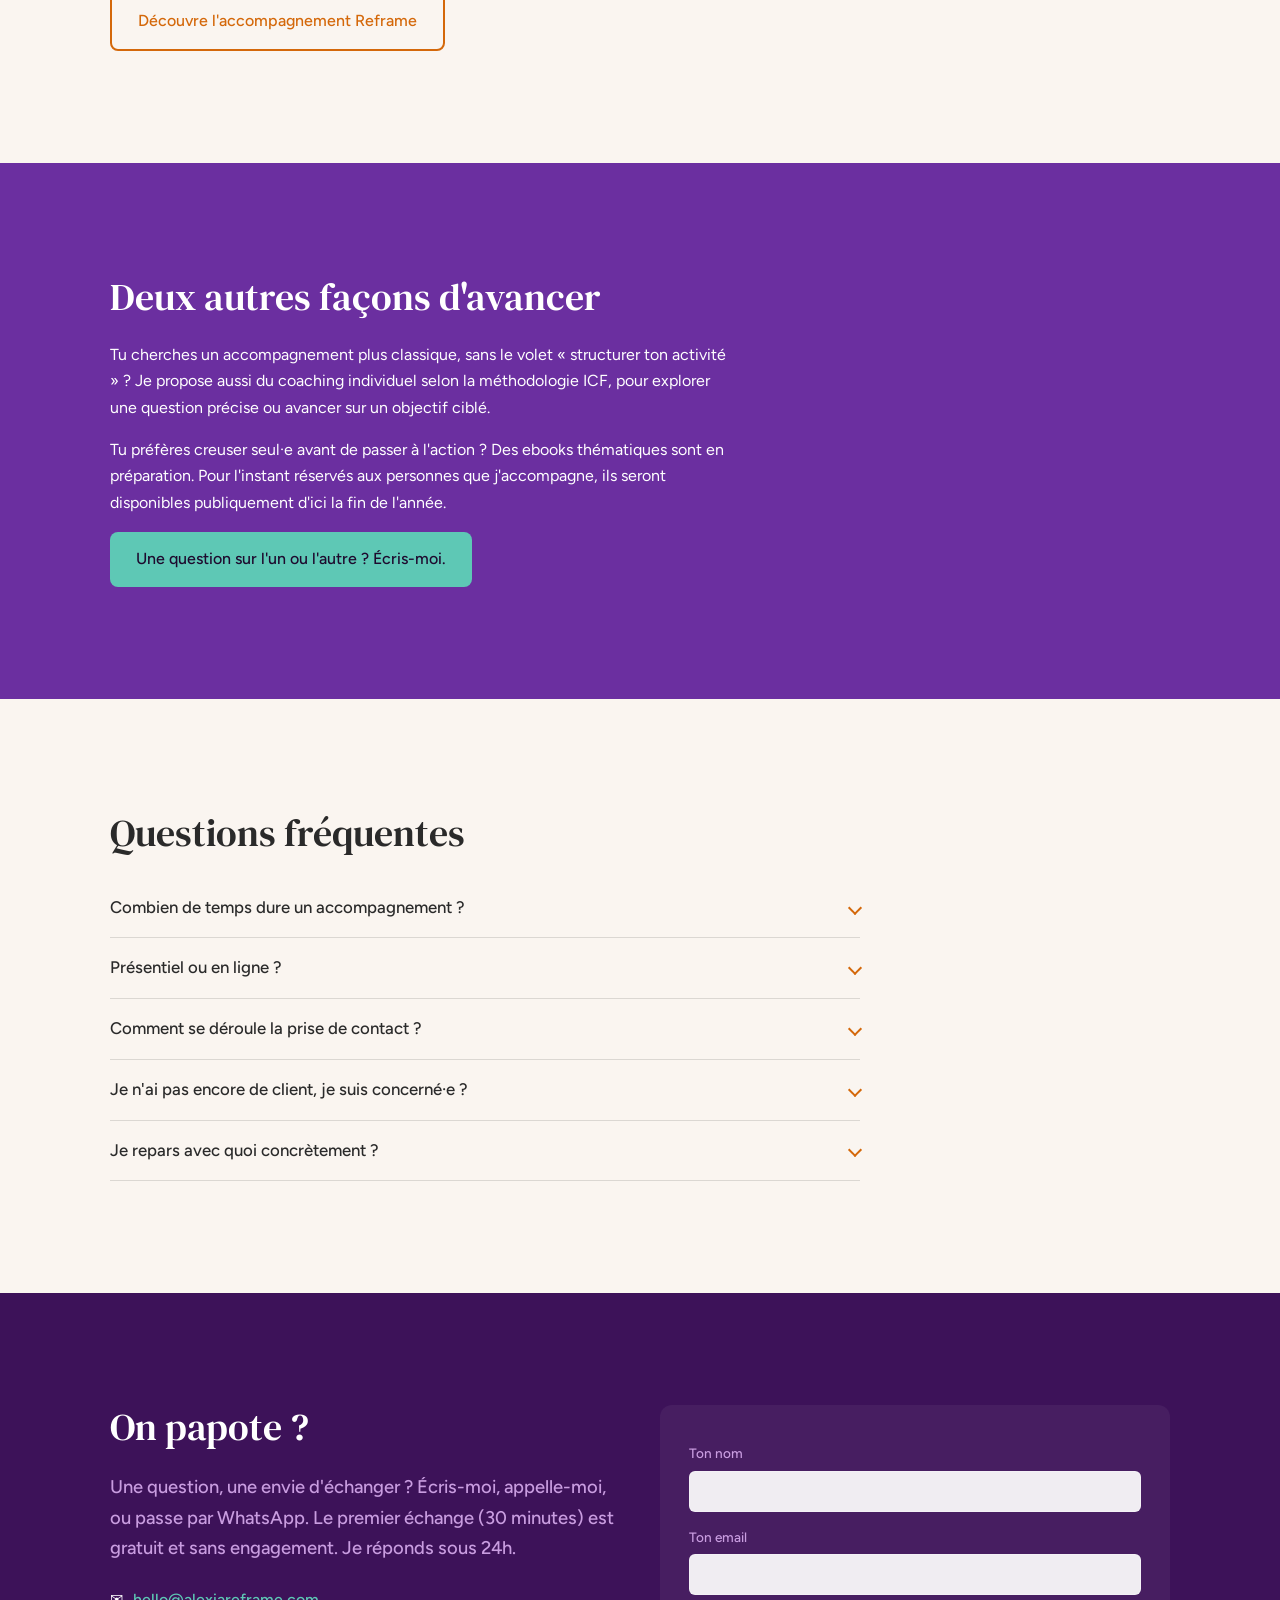
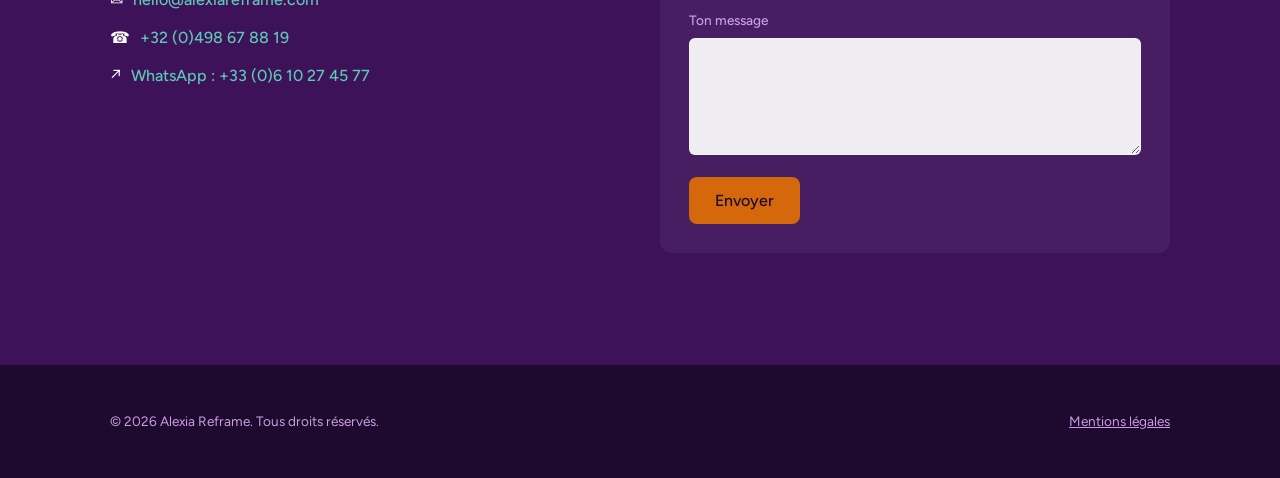
==== commit e47da291: "Add files via upload" ====
--- a/index.html
+++ b/index.html
@@ -17,10 +17,10 @@
   <!-- Favicon (placeholder, à générer depuis le logo) -->
   <link rel="icon" href="assets/favicon/favicon.ico" type="image/x-icon">
 
-  <!-- Google Fonts : Cormorant Garamond (titres) + Figtree (texte courant) -->
+  <!-- Google Fonts : DM Serif Text (titres) + Figtree (texte courant) -->
   <link rel="preconnect" href="https://fonts.googleapis.com">
   <link rel="preconnect" href="https://fonts.gstatic.com" crossorigin>
-  <link href="https://fonts.googleapis.com/css2?family=Cormorant+Garamond:wght@500;600;700&family=Figtree:wght@400;500;600&display=swap" rel="stylesheet">
+  <link href="https://fonts.googleapis.com/css2?family=DM+Serif+Text&family=Figtree:wght@400;500;600&display=swap" rel="stylesheet">
 
   <link rel="stylesheet" href="style.css">
 </head>
@@ -59,13 +59,13 @@
     <!-- ==================== 1. ACCUEIL ==================== -->
     <section id="accueil" class="section hero reveal">
       <div class="container">
-        <p class="tagline">Shift Happens.</p>
+        <p class="tagline">Shift Happens</p>
         <h1 class="hero-title-full">Sortir du flou pour enfin vivre de l'activité qui te ressemble VRAIMENT</h1>
         <div class="hero-grid">
           <div class="hero-text">
-            <p class="subtitle">La rigueur de la science et bienveillance du coaching : je transforme ce que tu m'apportes en plan clair et concret pour vivre de ton activité de coach.</p>
+            <p class="subtitle">La rigueur de la science et la bienveillance du coaching : je transforme ce que tu m'apportes en plan clair et concret pour vivre de ton activité de coach.</p>
             <p class="body-text">Ingénieure et chercheuse universitaire de formation, j'analyse, je structure et je te renvoie ce que tu m'apportes de façon claire et digeste, en respectant tes valeurs et ton rythme. Le but : développer l'activité de coach qui te ressemble, aligné à tes talents et tes valeurs.</p>
-            <a href="mailto:hello@alexiareframe.com?subject=Appel%20d%C3%A9couverte" class="cta cta-primary">Une question ? Envie d'échanger ? Contacte-moi par email pour réserver ton appel découverte.</a>
+            <a href="mailto:hello@alexiareframe.com?subject=Appel%20d%C3%A9couverte" class="cta cta-primary">Réserve ton appel découverte</a>
           </div>
           <!-- Placeholder photo : portrait authentique d'Alexia, lumière naturelle, 1200x1400px, format WebP -->
           <div class="hero-image-placeholder" role="img" aria-label="Photo à venir : portrait d'Alexia, lumière naturelle">
@@ -103,7 +103,7 @@
         <p class="subtitle">Un cadre sur mesure pour développer un projet unique qui ne ressemble qu'à toi</p>
 
         <div class="featured-body">
-          <p class="body-text">Concrètement, ça marche comment ?</p>
+          <p class="body-text"><strong>Concrètement, ça marche comment ?</strong></p>
           <p class="body-text">Tu m'amènes ton projet, qui tu es, ce que tu veux faire. C'est fouillis ? C'est brouillon ? C'est flou ? Aucun problème. Plus c'est brut, plus c'est authentique, plus le résultat te ressemblera.</p>
           <p class="body-text">Ensemble, on va questionner, clarifier et analyser ce que tu apportes.</p>
           <p class="body-text">Ensuite, on structure tout ça et on établit un plan d'action personnalisé, basé sur tes ressources, tes valeurs et tes objectifs.</p>
@@ -209,7 +209,7 @@
           <p class="subtitle">Une question, une envie d'échanger ? Écris-moi, appelle-moi, ou passe par WhatsApp. Le premier échange (30 minutes) est gratuit et sans engagement. Je réponds sous 24h.</p>
           <ul class="contact-methods">
             <li><i aria-hidden="true">✉</i> <a href="mailto:hello@alexiareframe.com">hello@alexiareframe.com</a></li>
-            <li><i aria-hidden="true">☎</i> <a href="tel:+32498678819">+32 (0)498 67 88 19</a> <span class="contact-note">(appels et SMS)</span></li>
+            <li><i aria-hidden="true">☎</i> <a href="tel:+32498678819">+32 (0)498 67 88 19</a></li>
             <li><i aria-hidden="true">↗</i> <a href="https://wa.me/33610274577" target="_blank" rel="noopener">WhatsApp : +33 (0)6 10 27 45 77</a></li>
           </ul>
         </div>
--- a/style.css
+++ b/style.css
@@ -18,7 +18,7 @@
   --c-highlight: #5EC8B5;     /* highlight / CTA secondaire */
   --c-texte: #2A2A2A;         /* texte principal sur fond clair */
 
-  --font-titre: 'Cormorant Garamond', serif;
+  --font-titre: 'DM Serif Text', serif;
   --font-texte: 'Figtree', sans-serif;
 
   --container-width: 1100px;
@@ -49,7 +49,7 @@
 
 h1, h2, h3 {
   font-family: var(--font-titre);
-  font-weight: 700;
+  font-weight: 400;
   line-height: 1.15;
   margin: 0 0 0.6em;
 }
@@ -63,7 +63,7 @@
 .tagline {
   font-family: var(--font-titre);
   color: var(--c-accent);
-  font-weight: 700;
+  font-weight: 400;
   font-size: 1.1rem;
   margin: 0 0 0.5em;
 }
@@ -118,9 +118,9 @@
 .cta-highlight:hover { background: #7fd6c5; }
 .cta-large { font-size: 1.1rem; padding: 18px 32px; }
 
-/* Bouton "Le déclic, c'est maintenant" : libellé au-dessus, bouton orange clair, centré */
-.cta-block { text-align: center; margin-top: 1.5rem; }
-.cta-label { font-weight: 600; margin: 0 0 0.7em; }
+/* Bouton "Le déclic, c'est maintenant" : libellé au-dessus, bouton orange clair, centré dans la colonne de texte */
+.cta-block { max-width: 60ch; text-align: center; margin-top: 1.5rem; }
+.cta-label { font-weight: 400; margin: 0 0 0.7em; }
 .cta-orange { background: var(--c-accent-clair); color: var(--c-nuit); }
 .cta-orange:hover { background: var(--c-accent); }
 
@@ -155,8 +155,8 @@
 }
 .logo-link { display: block; position: relative; width: 160px; height: 40px; }
 .logo { position: absolute; top: 0; left: 0; width: 160px; height: 40px; object-fit: contain; transition: opacity 0.3s ease; }
-.logo-dark { opacity: 1; }
-.logo-light { opacity: 0; }
+.logo-dark { opacity: 0; }
+.logo-light { opacity: 1; }
 .site-header.scrolled .logo-dark { opacity: 0; }
 .site-header.scrolled .logo-light { opacity: 1; }
 
@@ -168,7 +168,7 @@
   text-decoration: none;
   font-weight: 500;
   font-size: 0.95rem;
-  color: var(--c-texte);
+  color: #fff;
 }
 .site-header.scrolled .nav-links a { color: #fff; }
 
@@ -183,11 +183,19 @@
   cursor: pointer;
   padding: 8px;
 }
-.burger span { width: 24px; height: 2px; background: var(--c-texte); transition: background 0.3s ease; }
+.burger span { width: 24px; height: 2px; background: #fff; transition: background 0.3s ease; }
 .site-header.scrolled .burger span { background: #fff; }
 
 /* ---------- Hero ---------- */
-.hero { padding-top: 3.5rem; }
+.hero {
+  padding-top: 3.5rem;
+  background-image: linear-gradient(rgba(30, 10, 46, 0.68), rgba(30, 10, 46, 0.68)), url('assets/images/hero-bg.webp');
+  background-size: cover;
+  background-position: center;
+  background-repeat: no-repeat;
+}
+.hero h1 { color: #fff; }
+.hero .subtitle, .hero .body-text { color: var(--c-texte-sombre); }
 .hero-title-full { max-width: none; margin-bottom: 1.2rem; }
 .hero-grid { display: grid; gap: 2.5rem; align-items: center; }
 .hero-image-placeholder,
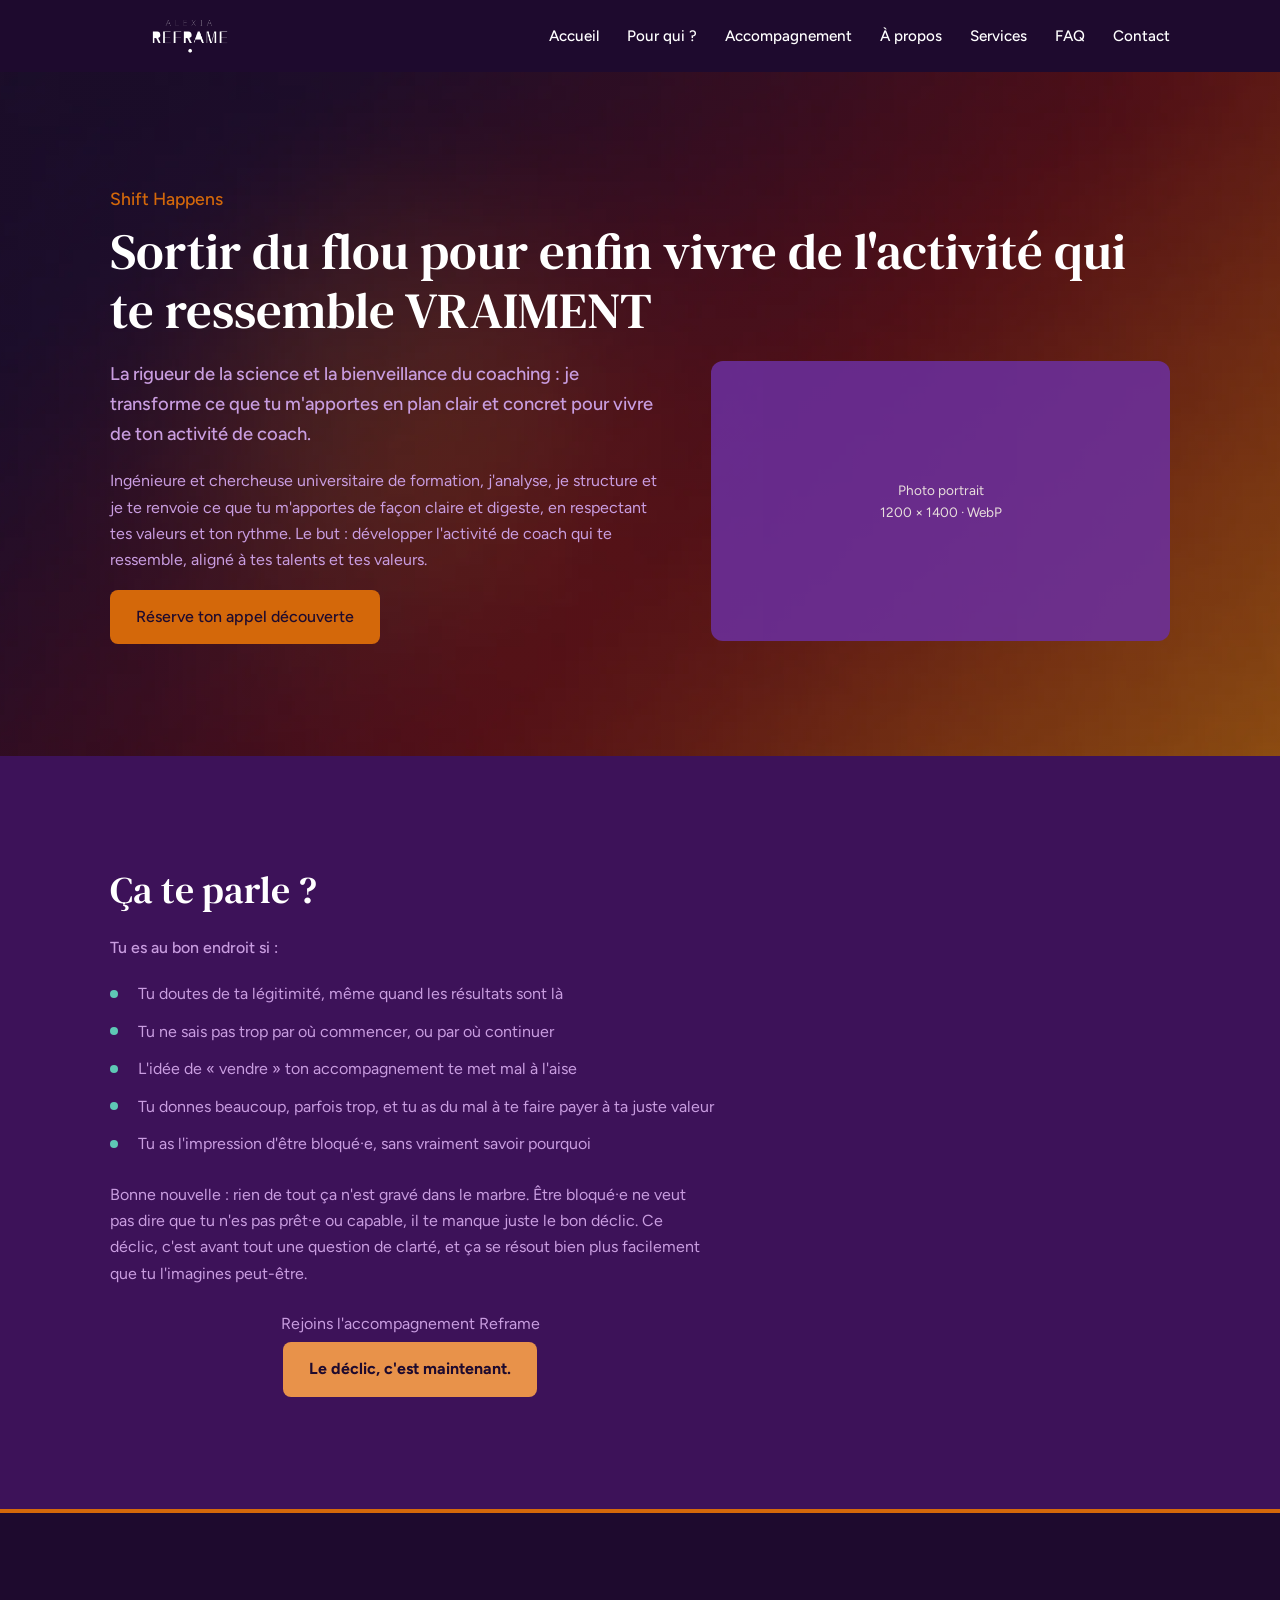
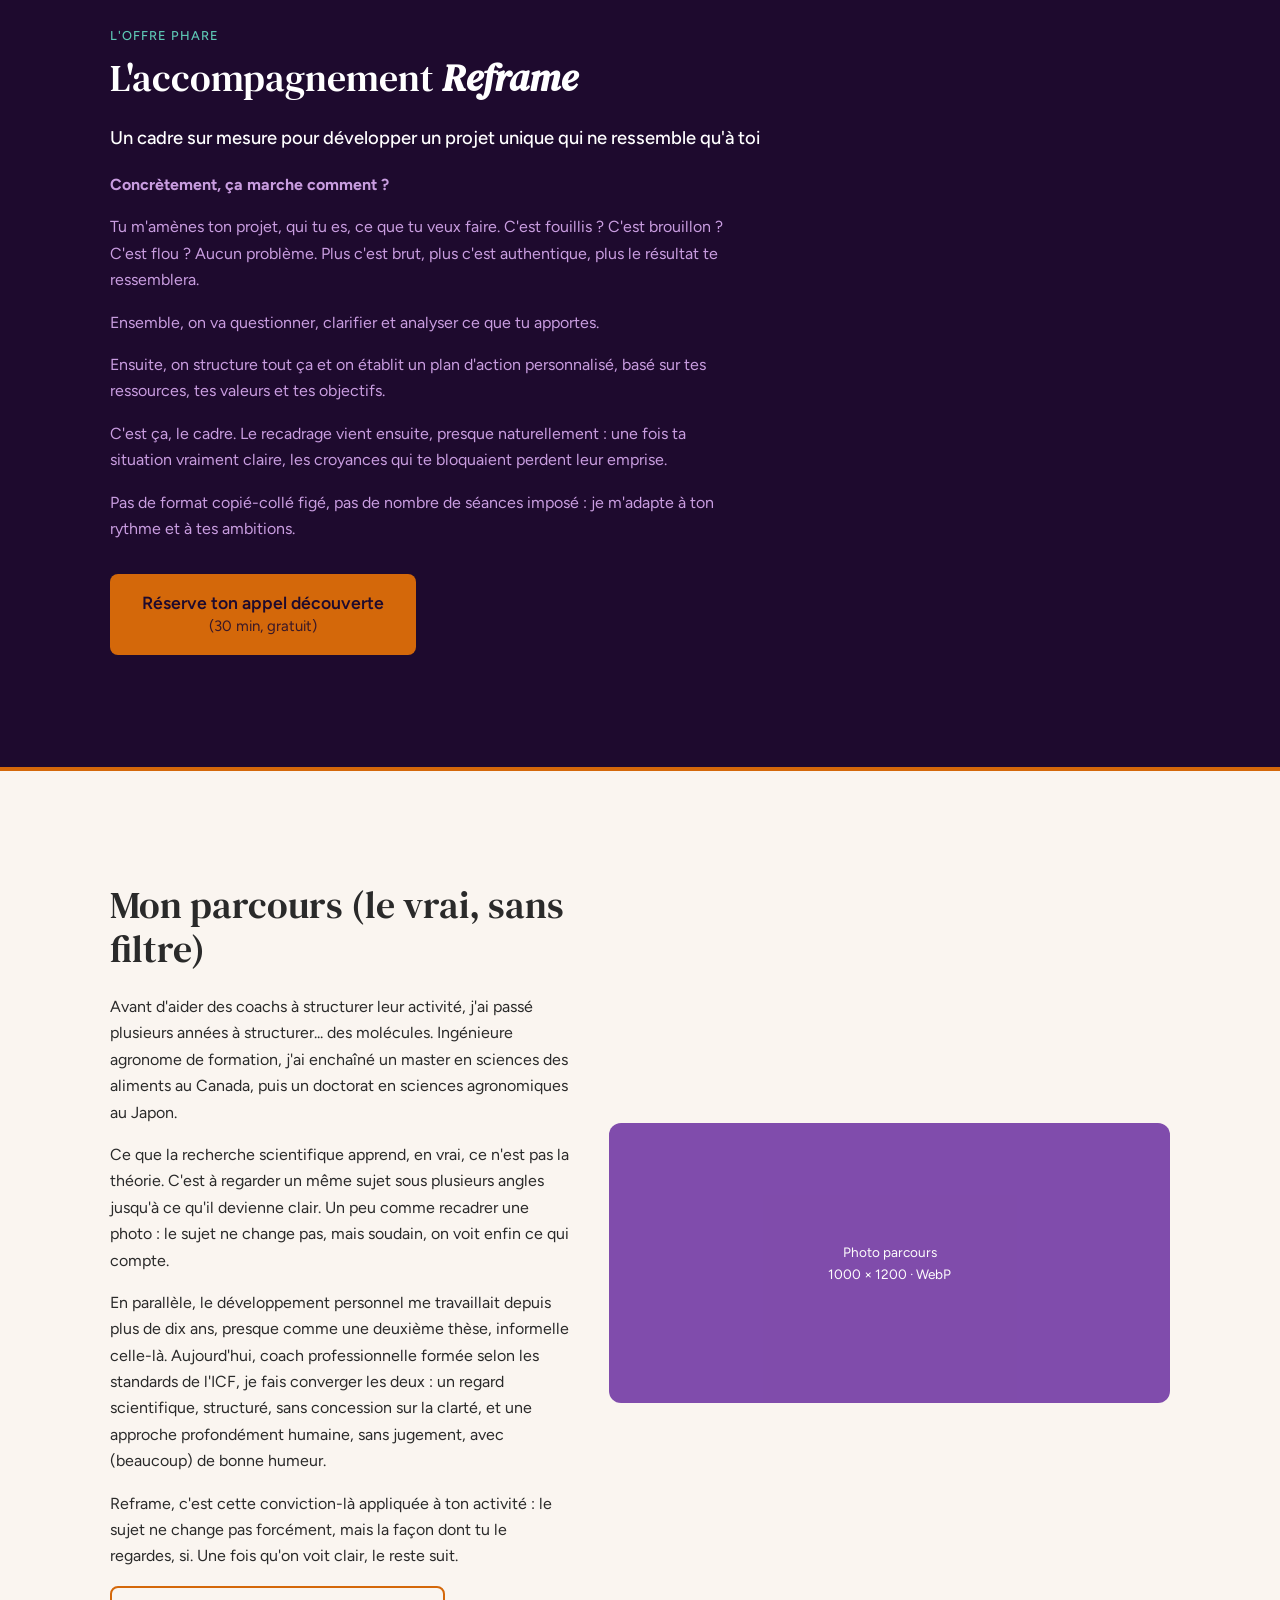
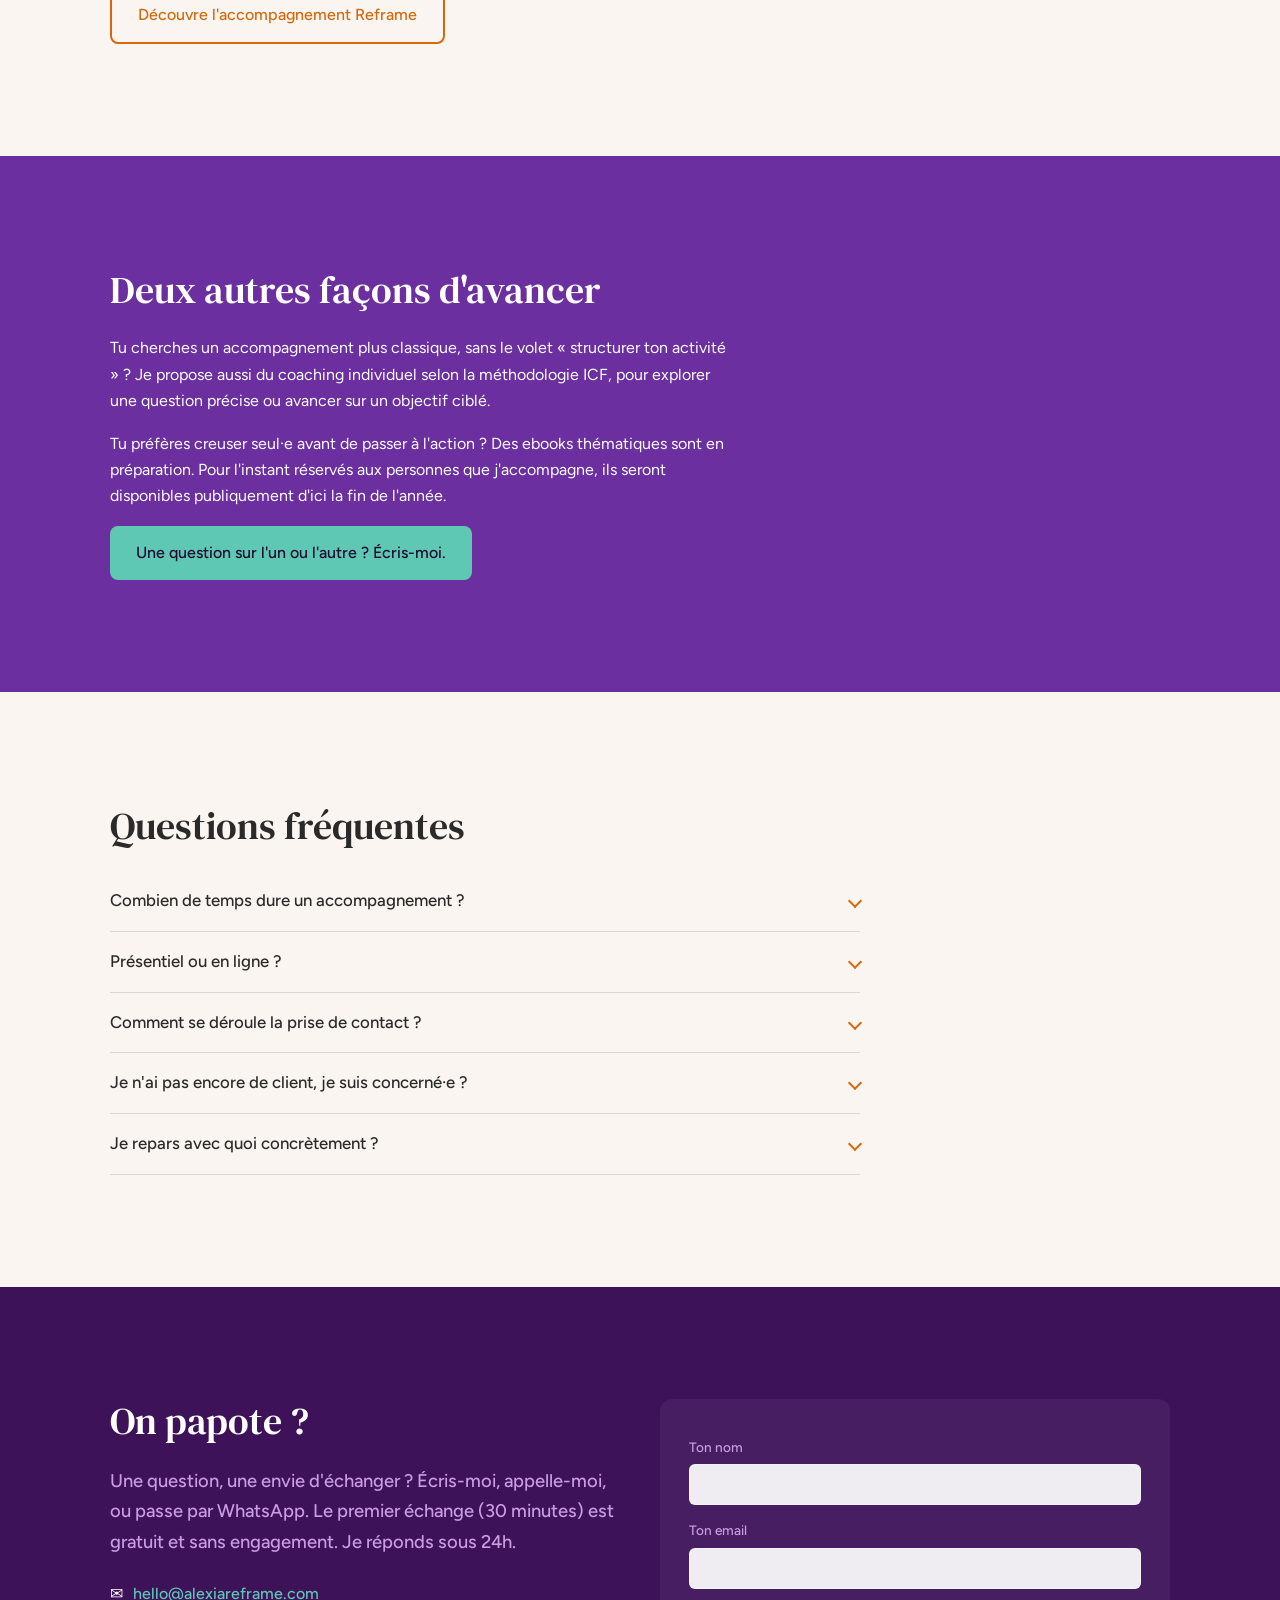
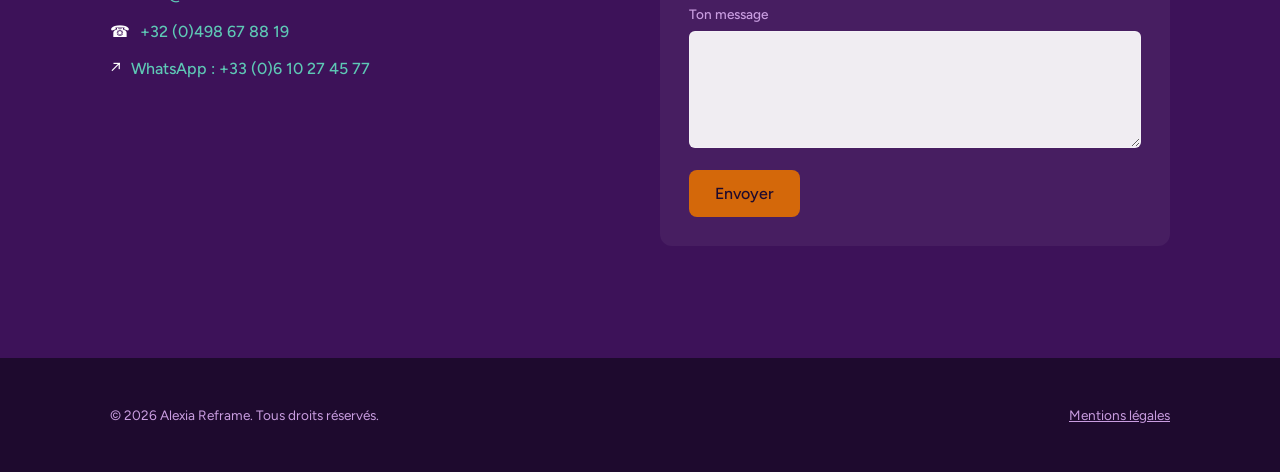
==== commit 3f90d7a5: "Add files via upload" ====
--- a/index.html
+++ b/index.html
@@ -20,7 +20,7 @@
   <!-- Google Fonts : DM Serif Text (titres) + Figtree (texte courant) -->
   <link rel="preconnect" href="https://fonts.googleapis.com">
   <link rel="preconnect" href="https://fonts.gstatic.com" crossorigin>
-  <link href="https://fonts.googleapis.com/css2?family=DM+Serif+Text&family=Figtree:wght@400;500;600&display=swap" rel="stylesheet">
+  <link href="https://fonts.googleapis.com/css2?family=DM+Serif+Text:ital@0;1&family=Figtree:wght@400;500;600&display=swap" rel="stylesheet">
 
   <link rel="stylesheet" href="style.css">
 </head>
@@ -99,7 +99,7 @@
     <section id="accompagnement" class="section section-featured reveal">
       <div class="container">
         <p class="eyebrow">L'offre phare</p>
-        <h2>L'accompagnement Reframe</h2>
+        <h2>L'accompagnement <em><strong>Reframe</strong></em></h2>
         <p class="subtitle">Un cadre sur mesure pour développer un projet unique qui ne ressemble qu'à toi</p>
 
         <div class="featured-body">
--- a/style.css
+++ b/style.css
@@ -61,9 +61,9 @@
 .subtitle { font-size: 1.15rem; font-weight: 500; max-width: 55ch; margin: 0 0 1em; }
 .intro { font-weight: 500; margin-bottom: 1.2em; }
 .tagline {
-  font-family: var(--font-titre);
+  font-family: var(--font-texte);
   color: var(--c-accent);
-  font-weight: 400;
+  font-weight: 500;
   font-size: 1.1rem;
   margin: 0 0 0.5em;
 }
@@ -103,6 +103,7 @@
   font-weight: 500;
   font-size: 1rem;
   text-decoration: none;
+  text-align: center;
   padding: 14px 26px;
   border-radius: var(--radius);
   border: none;
@@ -120,8 +121,8 @@
 
 /* Bouton "Le déclic, c'est maintenant" : libellé au-dessus, bouton orange clair, centré dans la colonne de texte */
 .cta-block { max-width: 60ch; text-align: center; margin-top: 1.5rem; }
-.cta-label { font-weight: 400; margin: 0 0 0.7em; }
-.cta-orange { background: var(--c-accent-clair); color: var(--c-nuit); }
+.cta-label { font-weight: 400; margin: 0 0 0.3em; }
+.cta-orange { background: var(--c-accent-clair); color: var(--c-nuit); font-weight: 700; }
 .cta-orange:hover { background: var(--c-accent); }
 
 /* Bouton "Réserve ton appel découverte" : texte principal + sous-texte empilés */
@@ -138,7 +139,7 @@
   top: 0;
   z-index: 100;
   height: var(--header-height);
-  background: transparent;
+  background: var(--c-nuit);
   transition: background-color 0.35s ease;
 }
 .site-header.scrolled {
@@ -189,7 +190,7 @@
 /* ---------- Hero ---------- */
 .hero {
   padding-top: 3.5rem;
-  background-image: linear-gradient(rgba(30, 10, 46, 0.68), rgba(30, 10, 46, 0.68)), url('assets/images/hero-bg.webp');
+  background-image: linear-gradient(rgba(30, 10, 46, 0.34), rgba(30, 10, 46, 0.34)), url('assets/images/hero-bg.webp');
   background-size: cover;
   background-position: center;
   background-repeat: no-repeat;
@@ -224,9 +225,9 @@
   content: "";
   position: absolute;
   left: 0;
-  top: 0.5em;
-  width: 12px;
-  height: 12px;
+  top: 0.55em;
+  width: 8px;
+  height: 8px;
   border-radius: 50%;
   background: var(--c-highlight);
 }
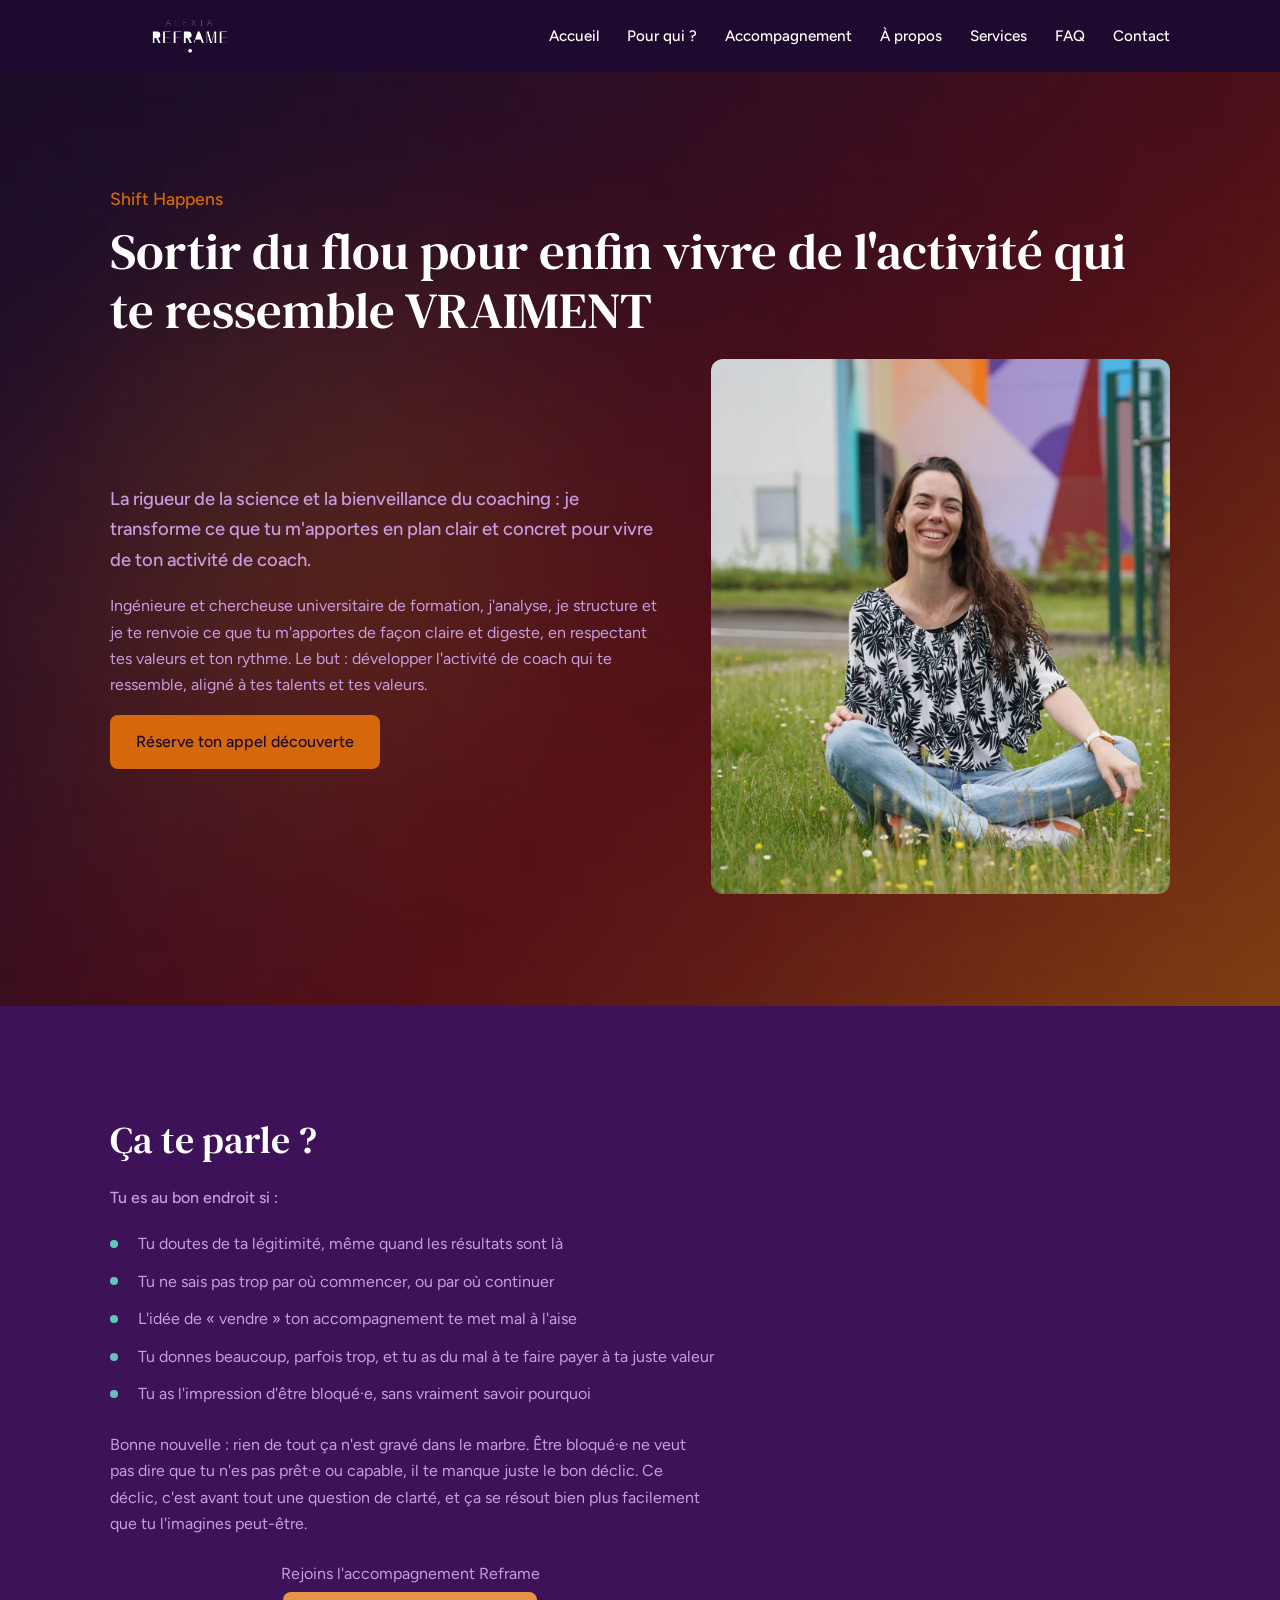
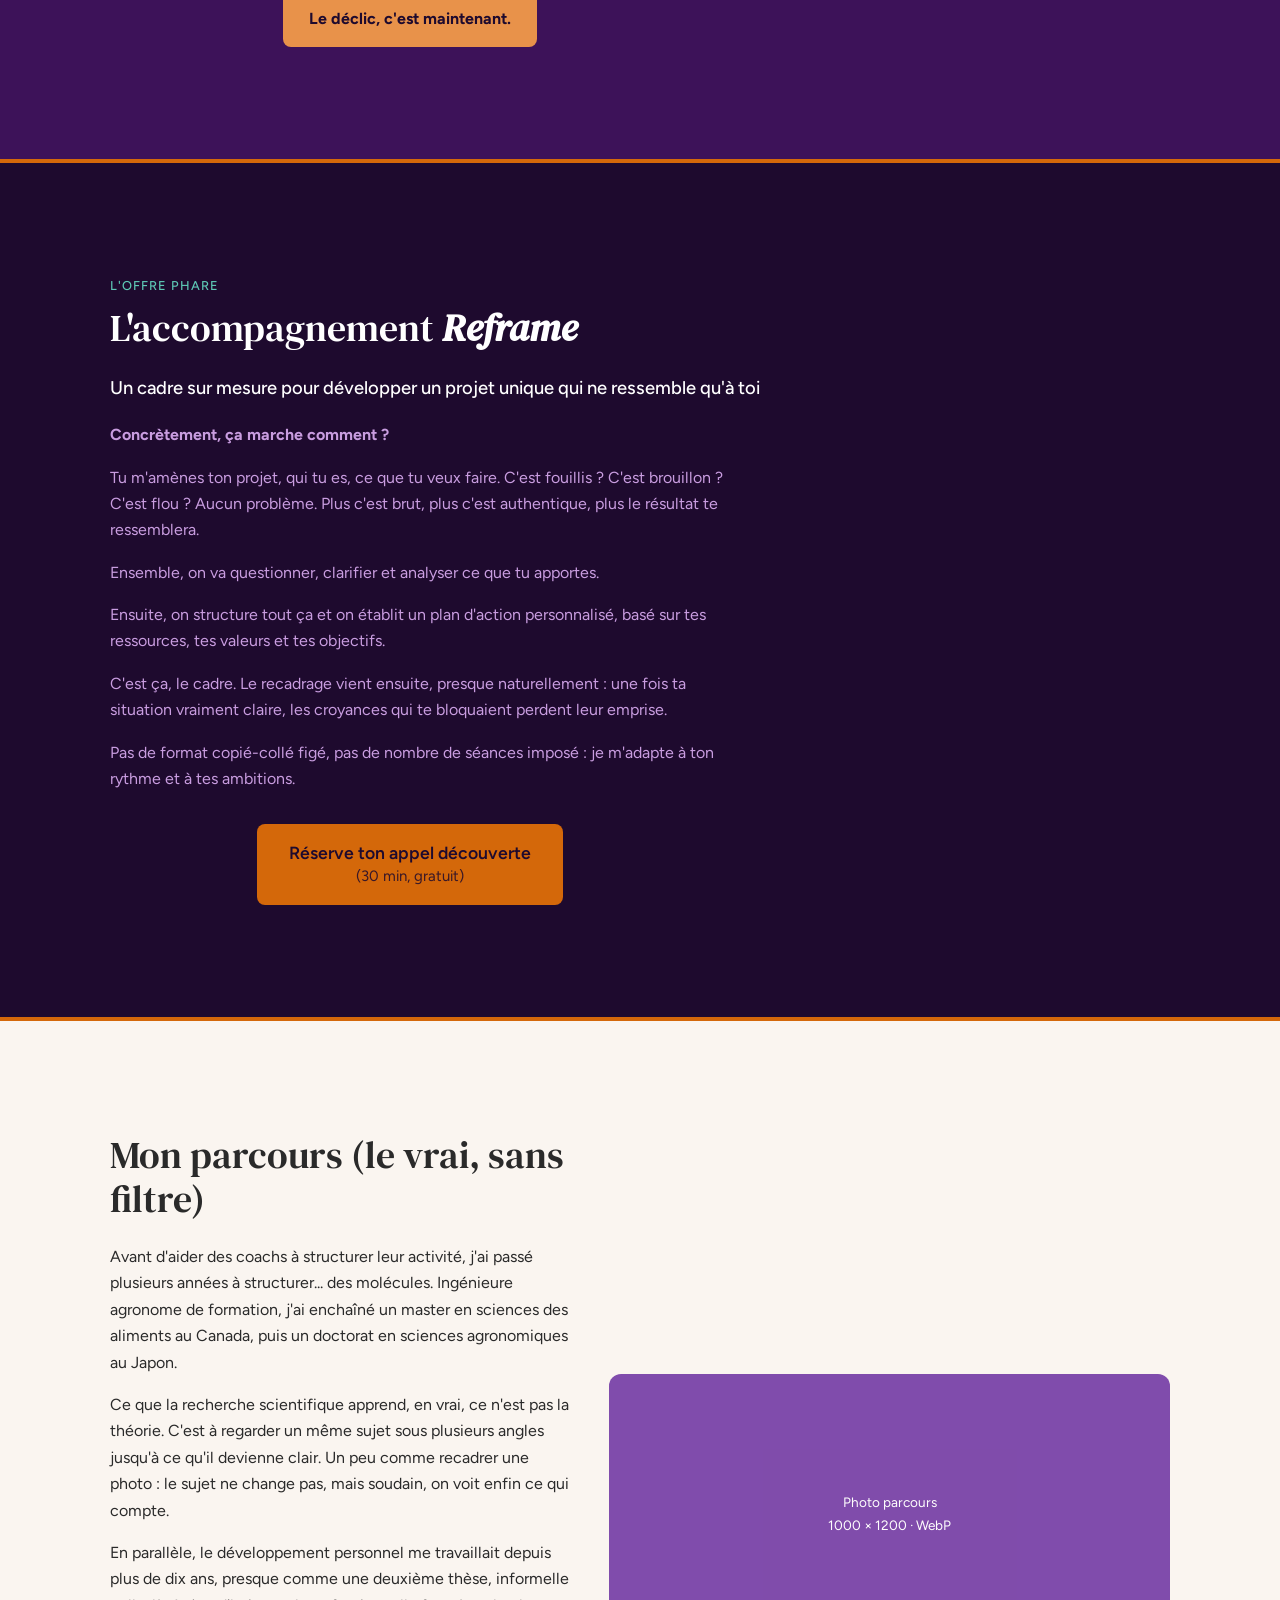
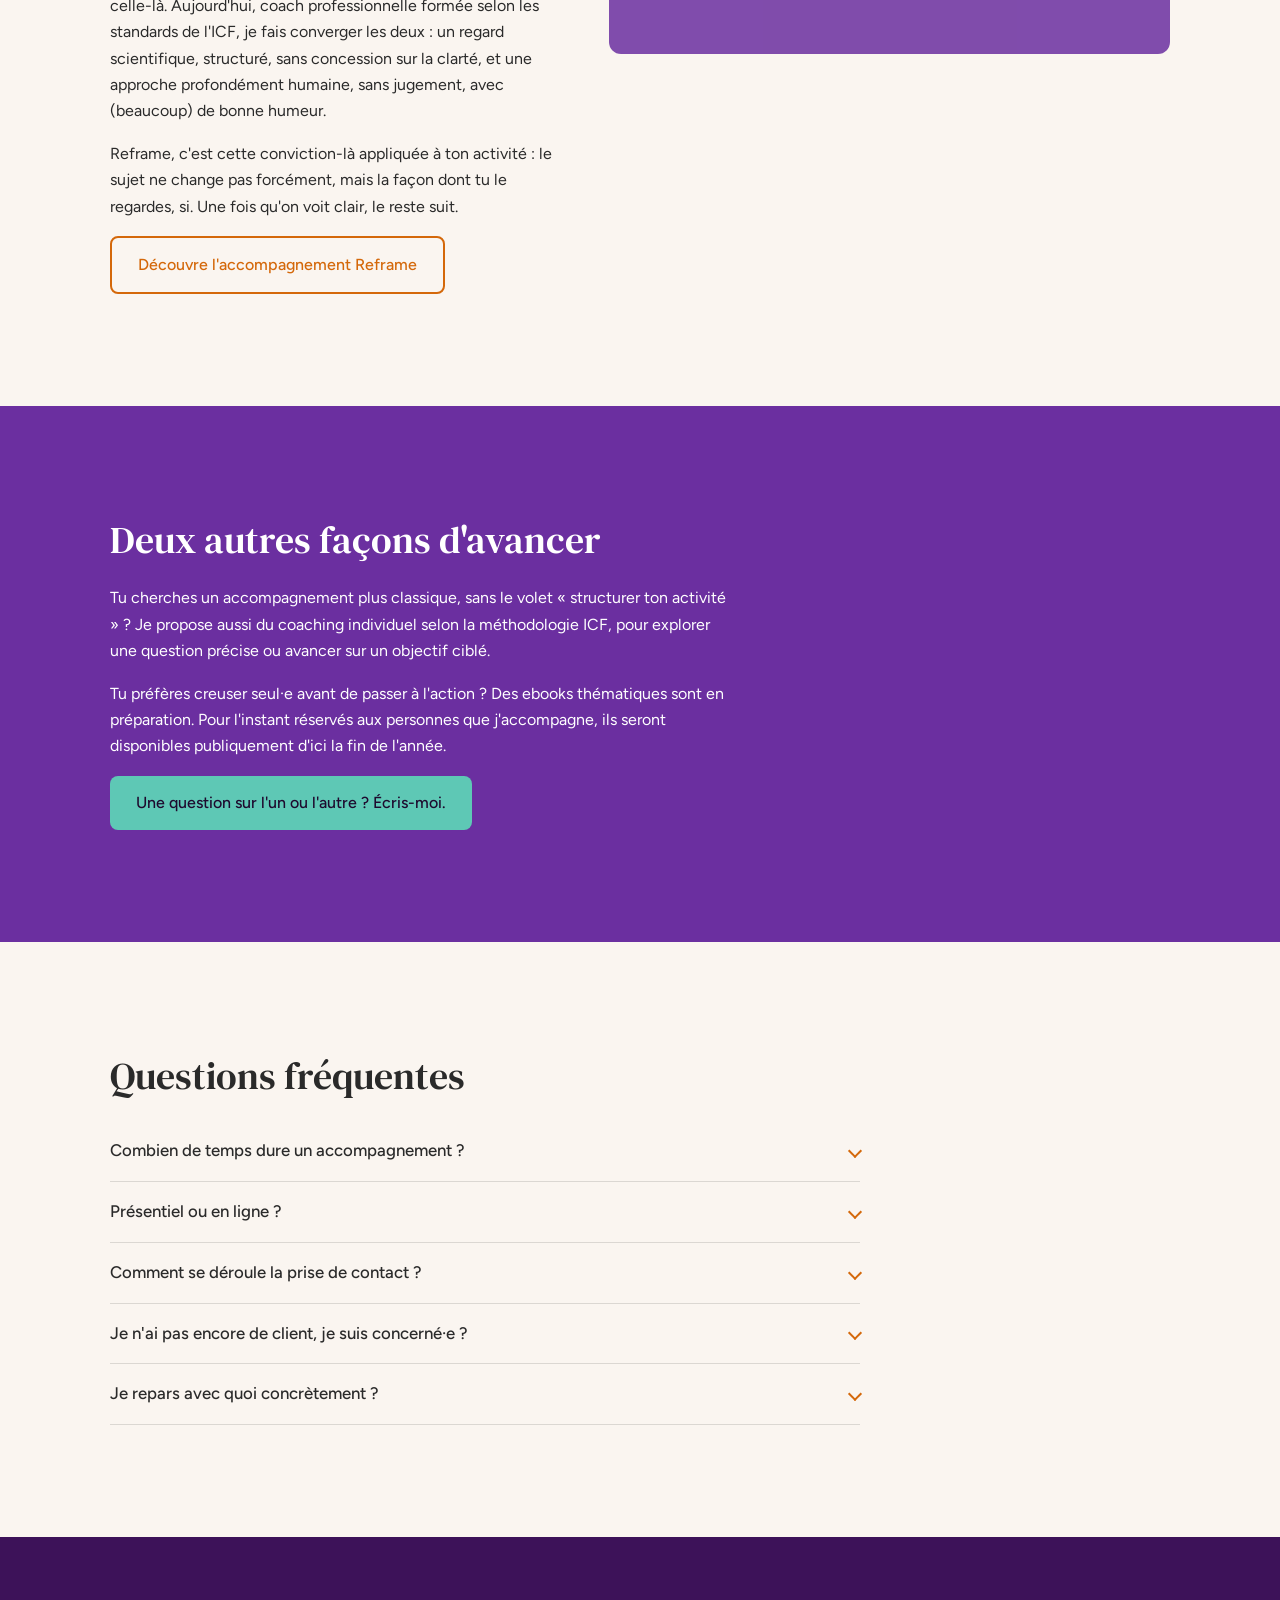
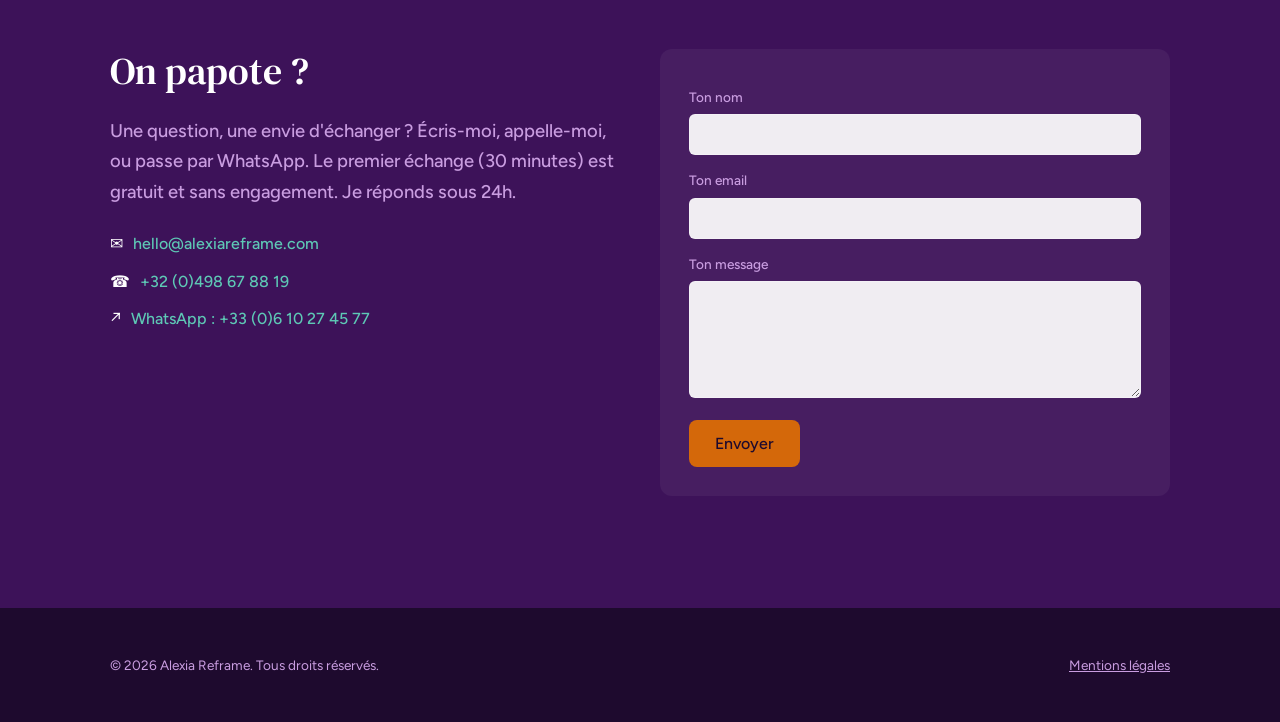
==== commit 02f5a79e: "Add files via upload" ====
--- a/index.html
+++ b/index.html
@@ -67,10 +67,7 @@
             <p class="body-text">Ingénieure et chercheuse universitaire de formation, j'analyse, je structure et je te renvoie ce que tu m'apportes de façon claire et digeste, en respectant tes valeurs et ton rythme. Le but : développer l'activité de coach qui te ressemble, aligné à tes talents et tes valeurs.</p>
             <a href="mailto:hello@alexiareframe.com?subject=Appel%20d%C3%A9couverte" class="cta cta-primary">Réserve ton appel découverte</a>
           </div>
-          <!-- Placeholder photo : portrait authentique d'Alexia, lumière naturelle, 1200x1400px, format WebP -->
-          <div class="hero-image-placeholder" role="img" aria-label="Photo à venir : portrait d'Alexia, lumière naturelle">
-            <span>Photo portrait<br>1200 × 1400 · WebP</span>
-          </div>
+          <img src="assets/images/portrait-alexia.webp" alt="Alexia Nectoux, portrait souriant, assise dans l'herbe" class="hero-portrait" width="1200" height="1400">
         </div>
       </div>
     </section>
@@ -111,10 +108,12 @@
           <p class="body-text">Pas de format copié-collé figé, pas de nombre de séances imposé : je m'adapte à ton rythme et à tes ambitions.</p>
         </div>
 
-        <a href="mailto:hello@alexiareframe.com?subject=Appel%20d%C3%A9couverte%20-%20Accompagnement%20Reframe" class="cta cta-primary cta-large cta-stacked">
-          <span class="cta-main">Réserve ton appel découverte</span>
-          <span class="cta-sub">(30 min, gratuit)</span>
-        </a>
+        <div class="cta-block">
+          <a href="mailto:hello@alexiareframe.com?subject=Appel%20d%C3%A9couverte%20-%20Accompagnement%20Reframe" class="cta cta-primary cta-large cta-stacked">
+            <span class="cta-main">Réserve ton appel découverte</span>
+            <span class="cta-sub">(30 min, gratuit)</span>
+          </a>
+        </div>
       </div>
     </section>
 
--- a/style.css
+++ b/style.css
@@ -211,6 +211,11 @@
   color: #fff;
   font-size: 0.85rem;
   opacity: 0.85;
+}
+.hero-portrait {
+  border-radius: 12px;
+  width: 100%;
+  height: auto;
 }
 
 /* ---------- Check list (section "Vous reconnaissez-vous") ---------- */
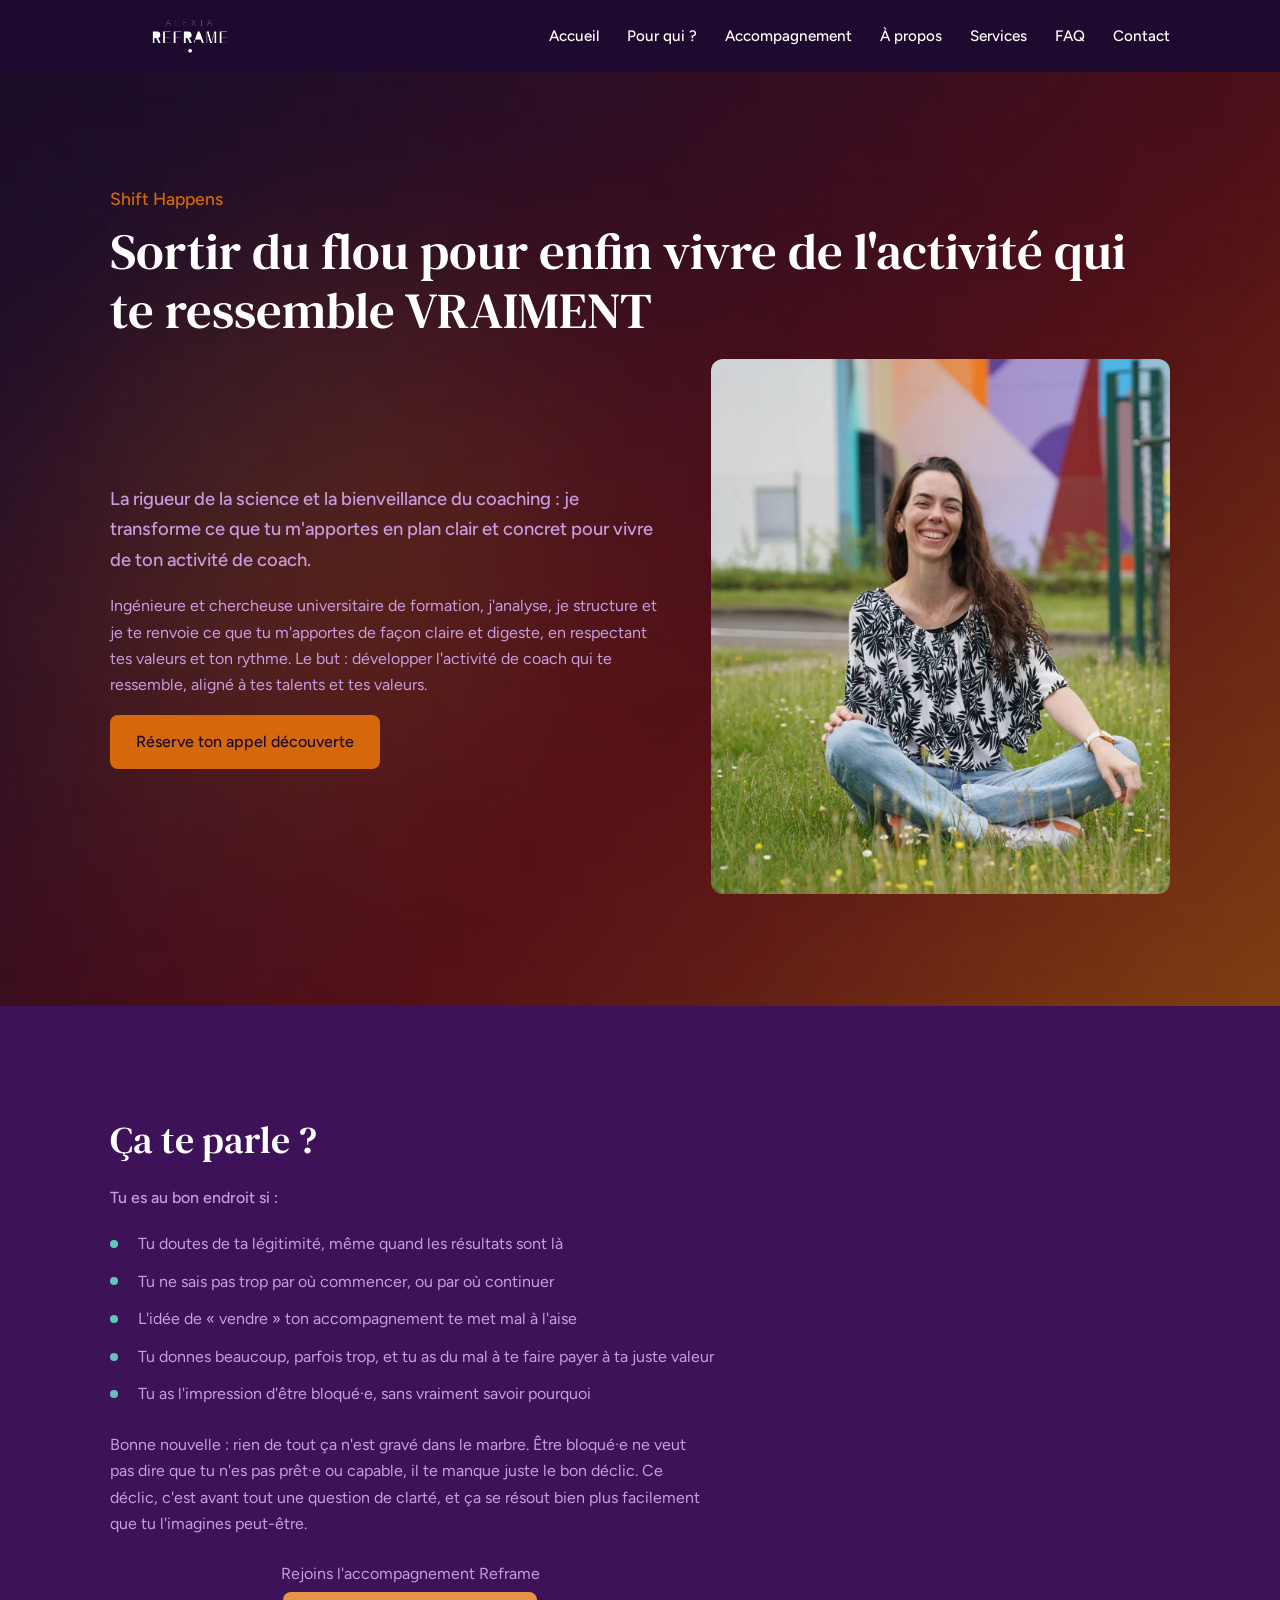
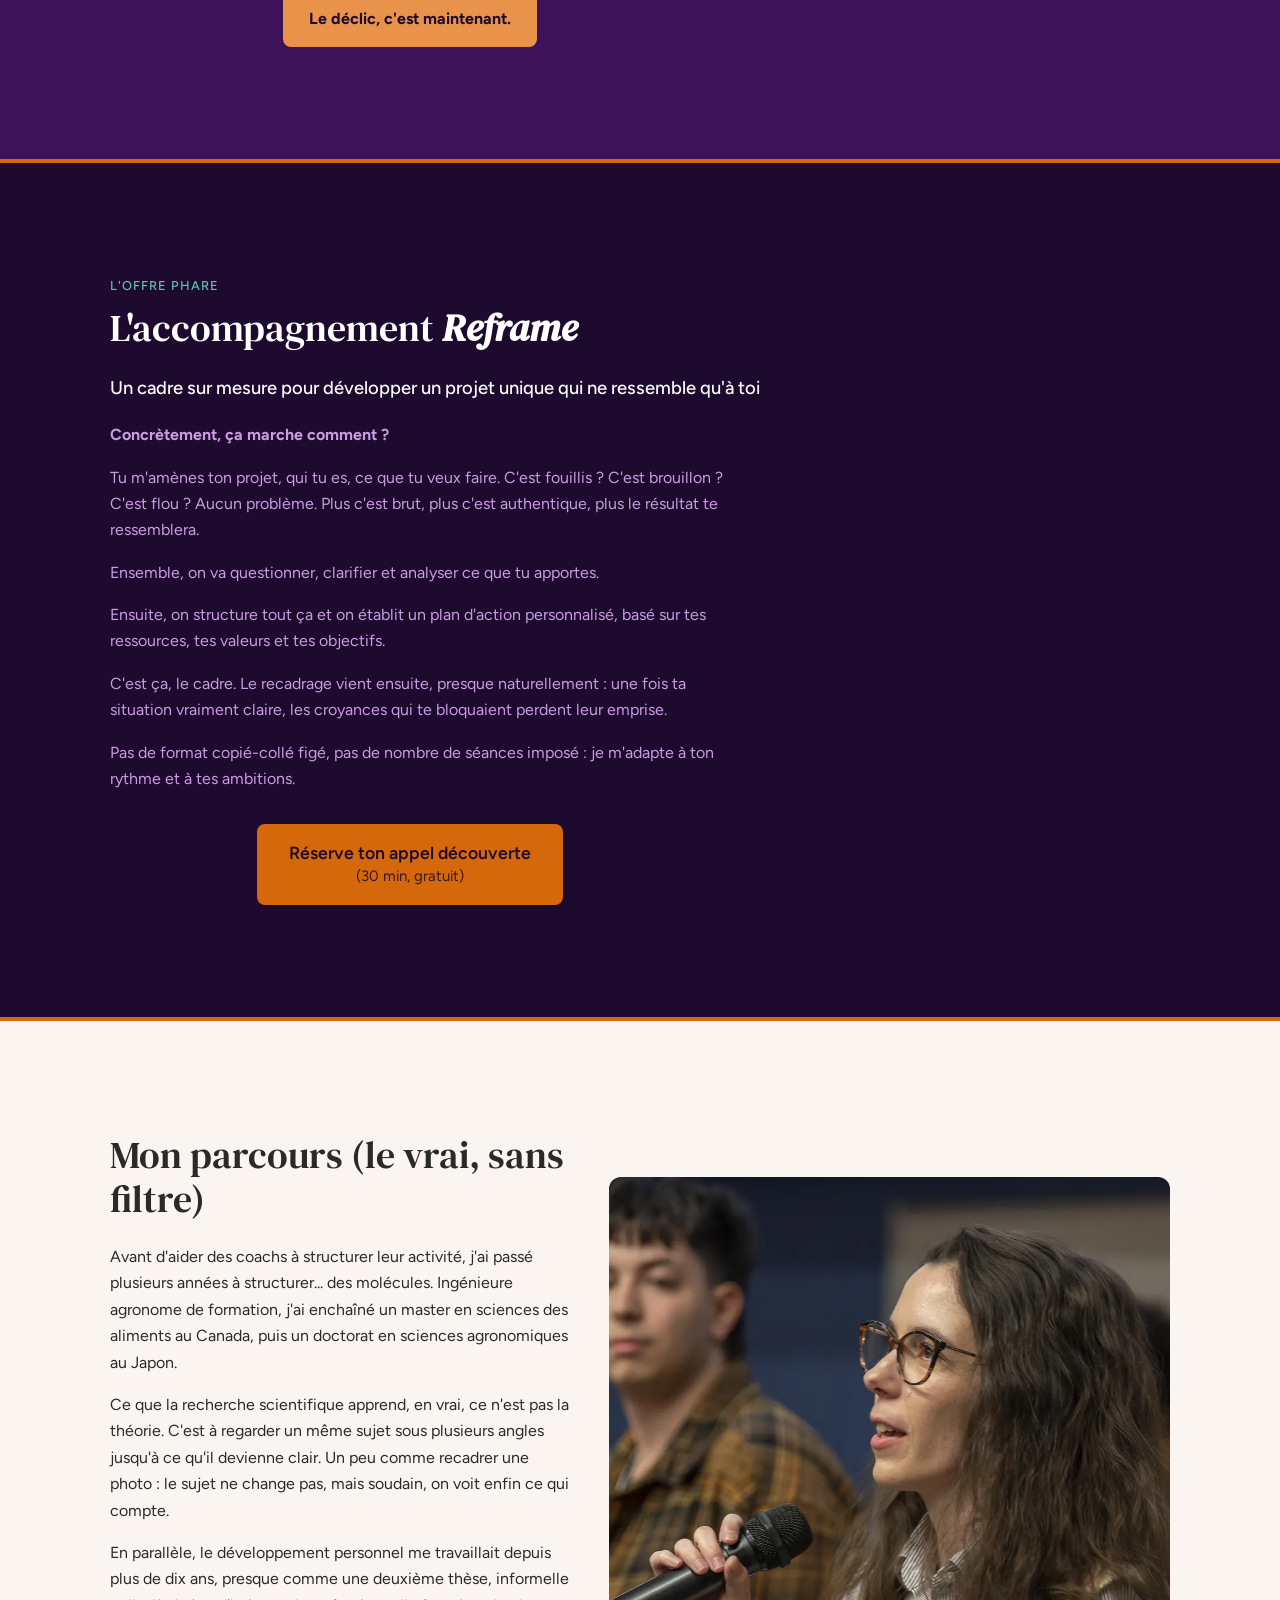
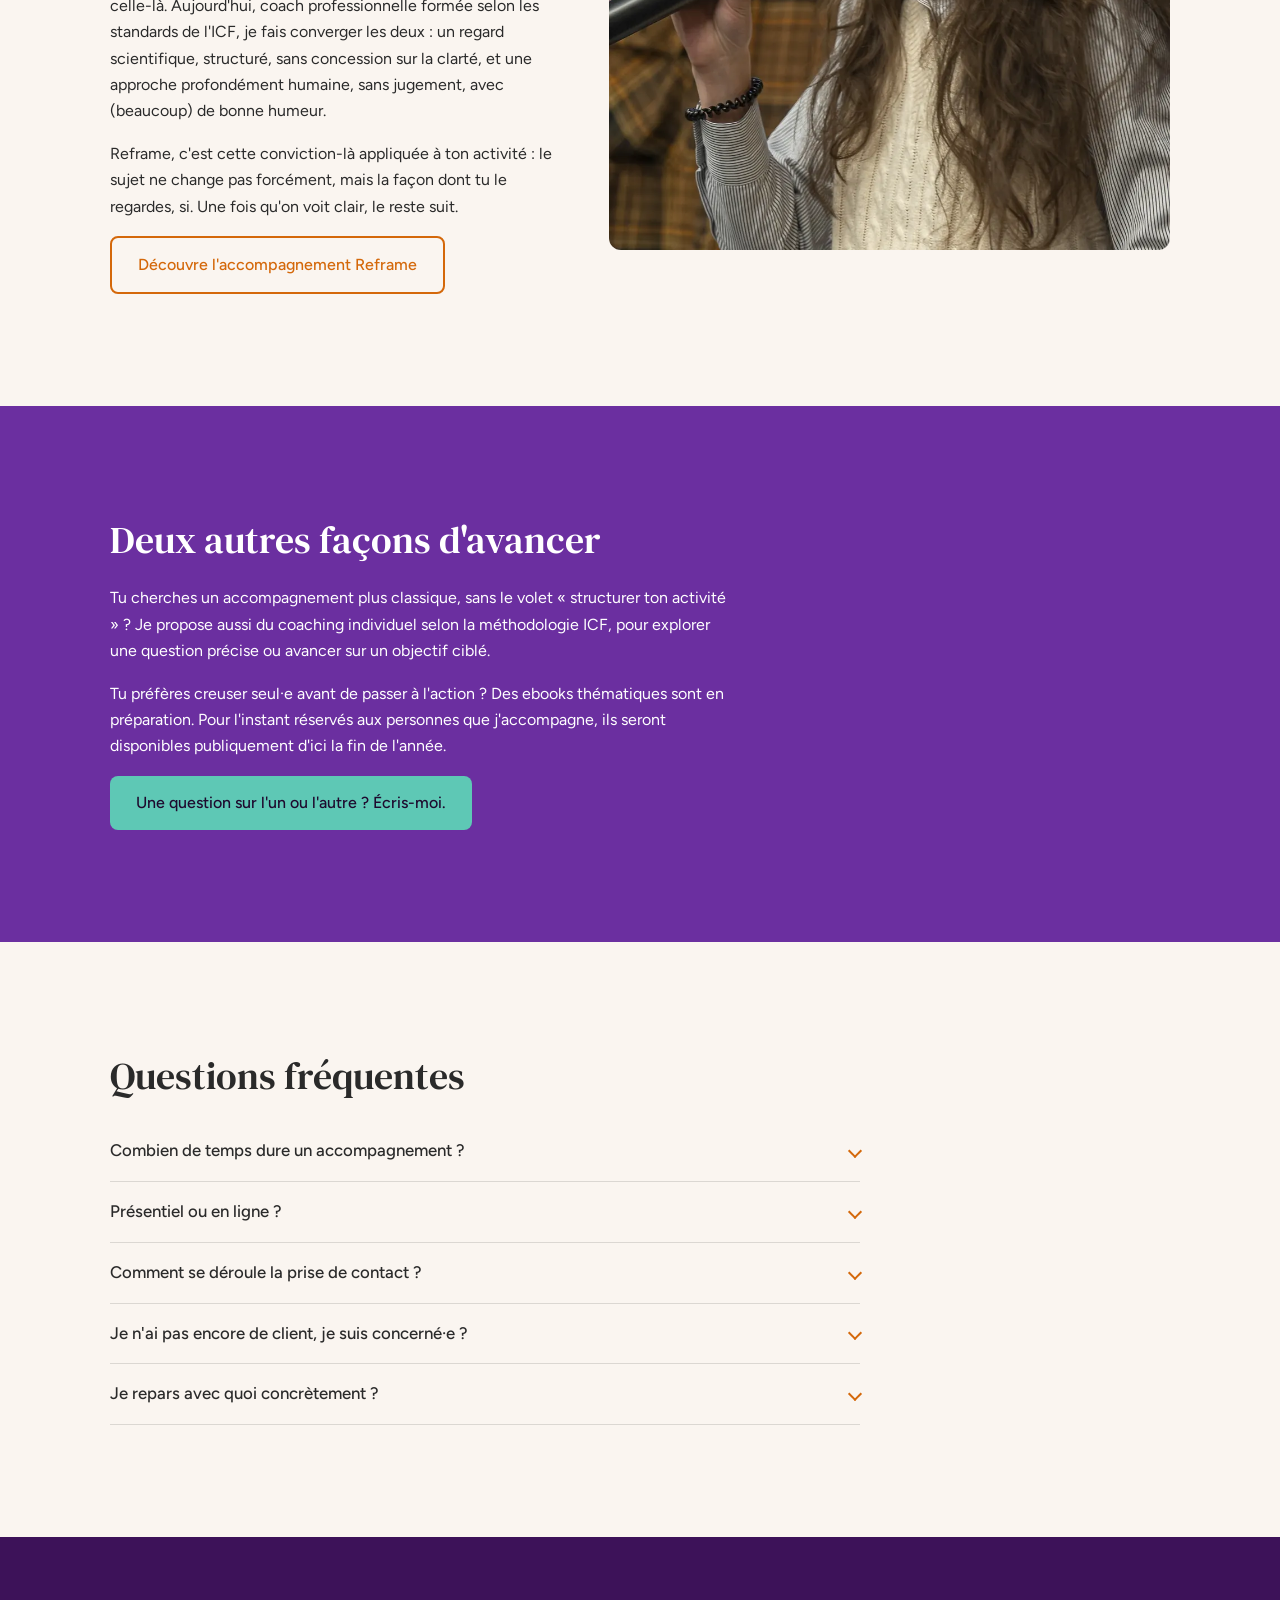
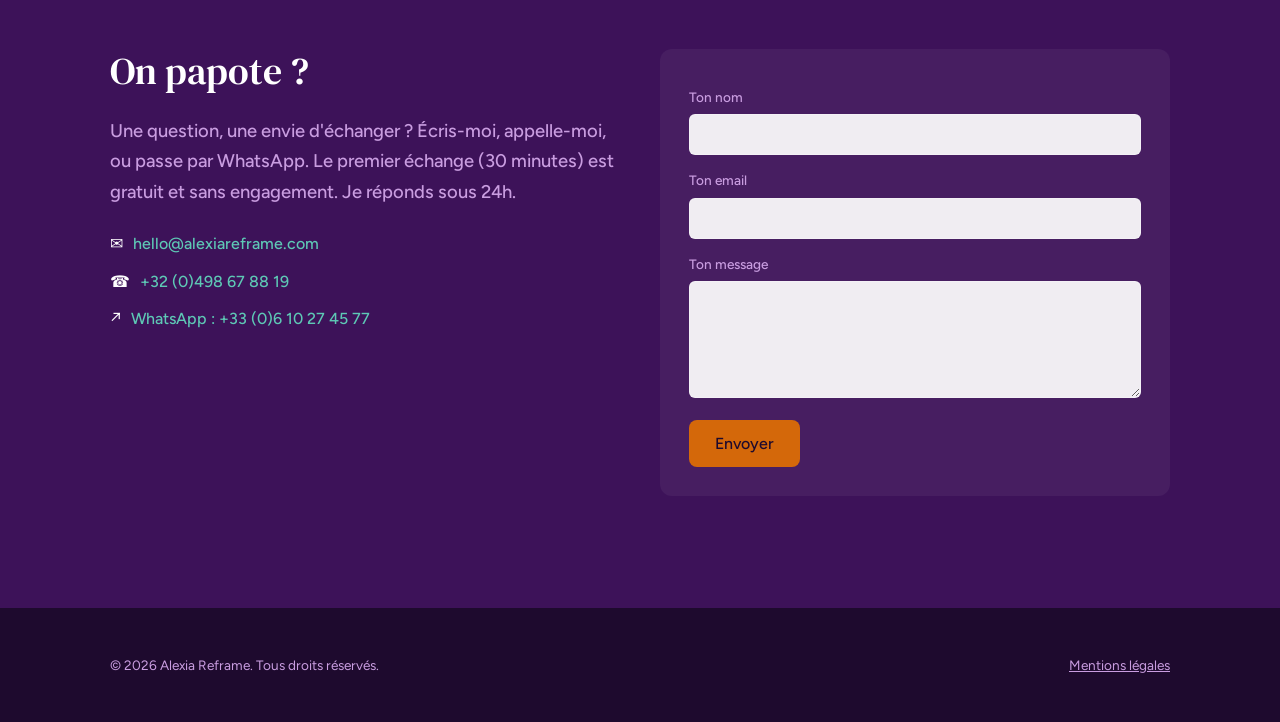
==== commit 75c5bcc3: "Add files via upload" ====
--- a/index.html
+++ b/index.html
@@ -67,7 +67,7 @@
             <p class="body-text">Ingénieure et chercheuse universitaire de formation, j'analyse, je structure et je te renvoie ce que tu m'apportes de façon claire et digeste, en respectant tes valeurs et ton rythme. Le but : développer l'activité de coach qui te ressemble, aligné à tes talents et tes valeurs.</p>
             <a href="mailto:hello@alexiareframe.com?subject=Appel%20d%C3%A9couverte" class="cta cta-primary">Réserve ton appel découverte</a>
           </div>
-          <img src="assets/images/portrait-alexia.webp" alt="Alexia Nectoux, portrait souriant, assise dans l'herbe" class="hero-portrait" width="1200" height="1400">
+          <img src="assets/images/portrait-alexia.webp" alt="Alexia Nectoux, portrait souriant, assise dans l'herbe" class="portrait-photo" width="1200" height="1400">
         </div>
       </div>
     </section>
@@ -128,10 +128,7 @@
           <p class="body-text">Reframe, c'est cette conviction-là appliquée à ton activité : le sujet ne change pas forcément, mais la façon dont tu le regardes, si. Une fois qu'on voit clair, le reste suit.</p>
           <a href="#accompagnement" class="cta cta-secondary">Découvre <span class="nowrap">l'accompagnement Reframe</span></a>
         </div>
-        <!-- Placeholder photo : parcours international (labo, terrain, Japon/Canada), lumière naturelle, 1000x1200px, format WebP -->
-        <div class="apropos-image-placeholder" role="img" aria-label="Photo à venir : parcours international d'Alexia">
-          <span>Photo parcours<br>1000 × 1200 · WebP</span>
-        </div>
+        <img src="assets/images/parcours-alexia.webp" alt="Alexia Nectoux prenant la parole au micro lors d'un événement" class="portrait-photo" width="1000" height="1200">
       </div>
     </section>
 
--- a/style.css
+++ b/style.css
@@ -212,7 +212,7 @@
   font-size: 0.85rem;
   opacity: 0.85;
 }
-.hero-portrait {
+.portrait-photo {
   border-radius: 12px;
   width: 100%;
   height: auto;
